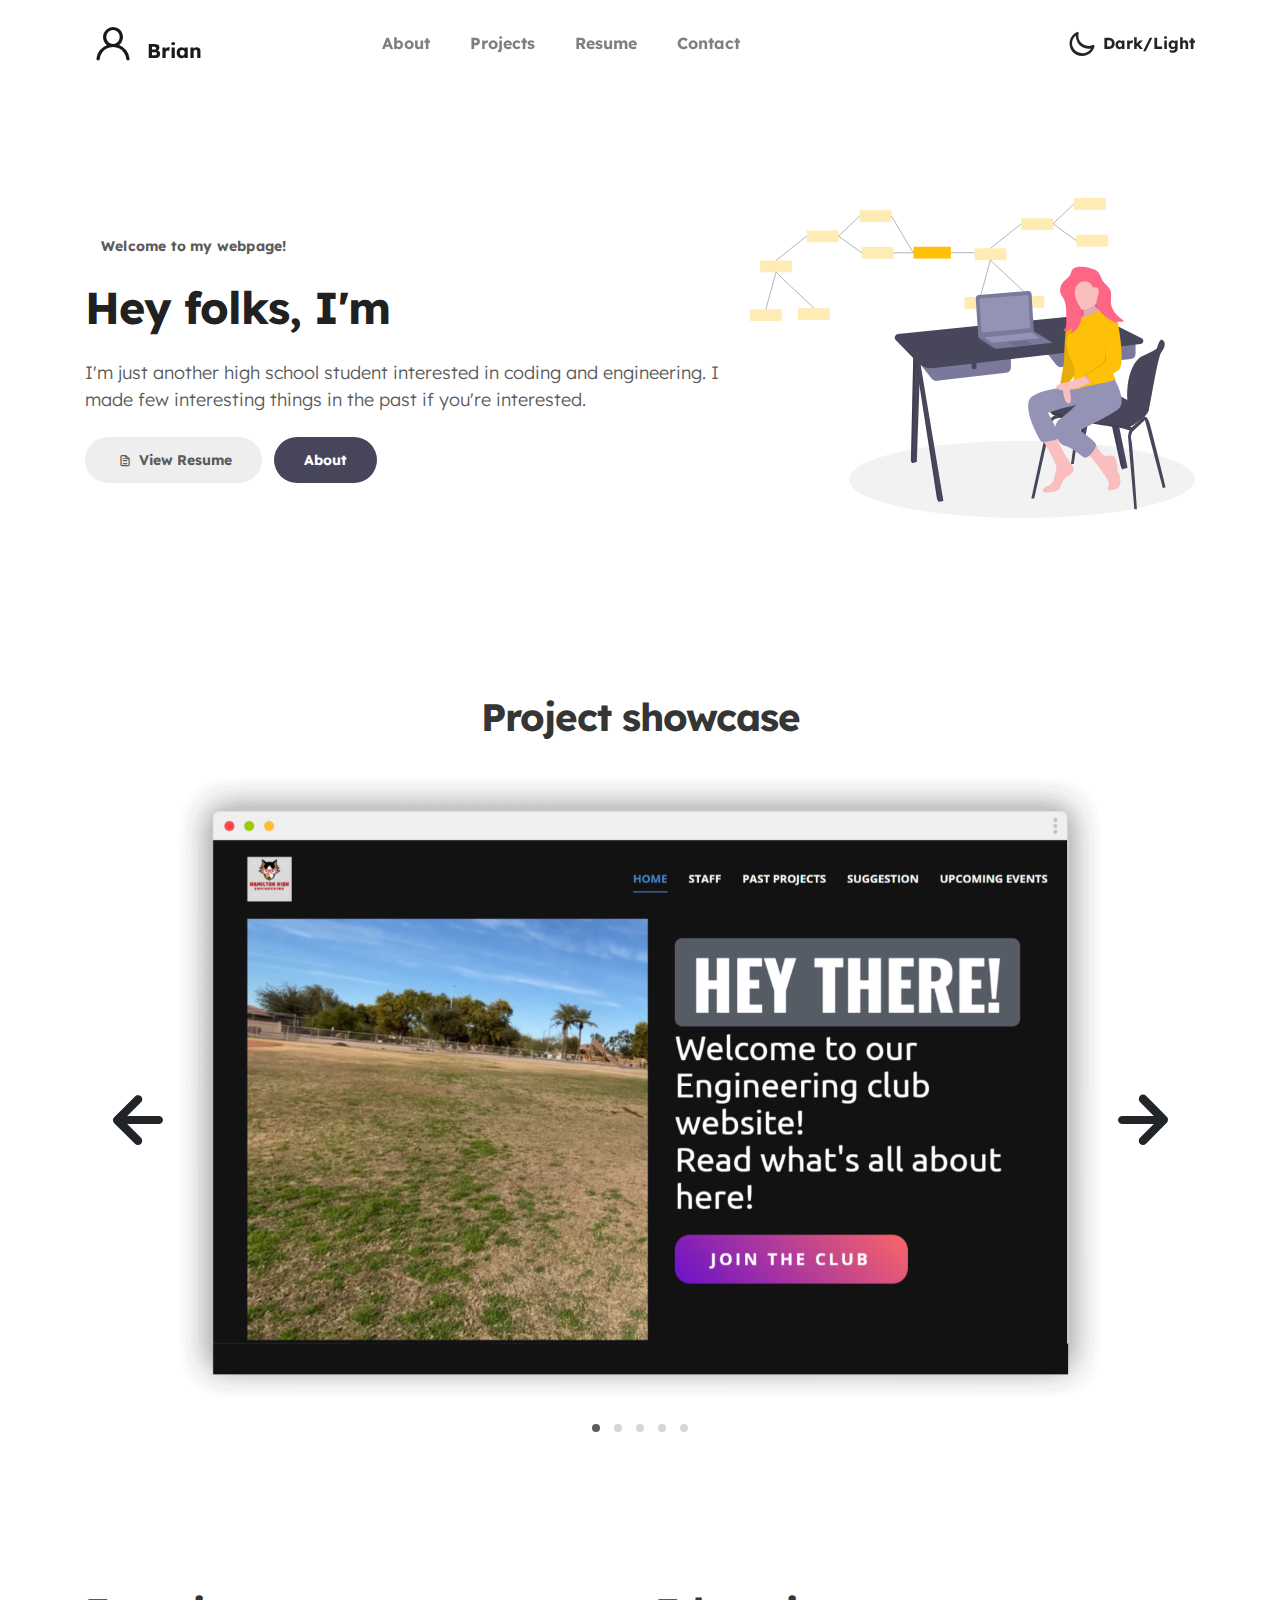
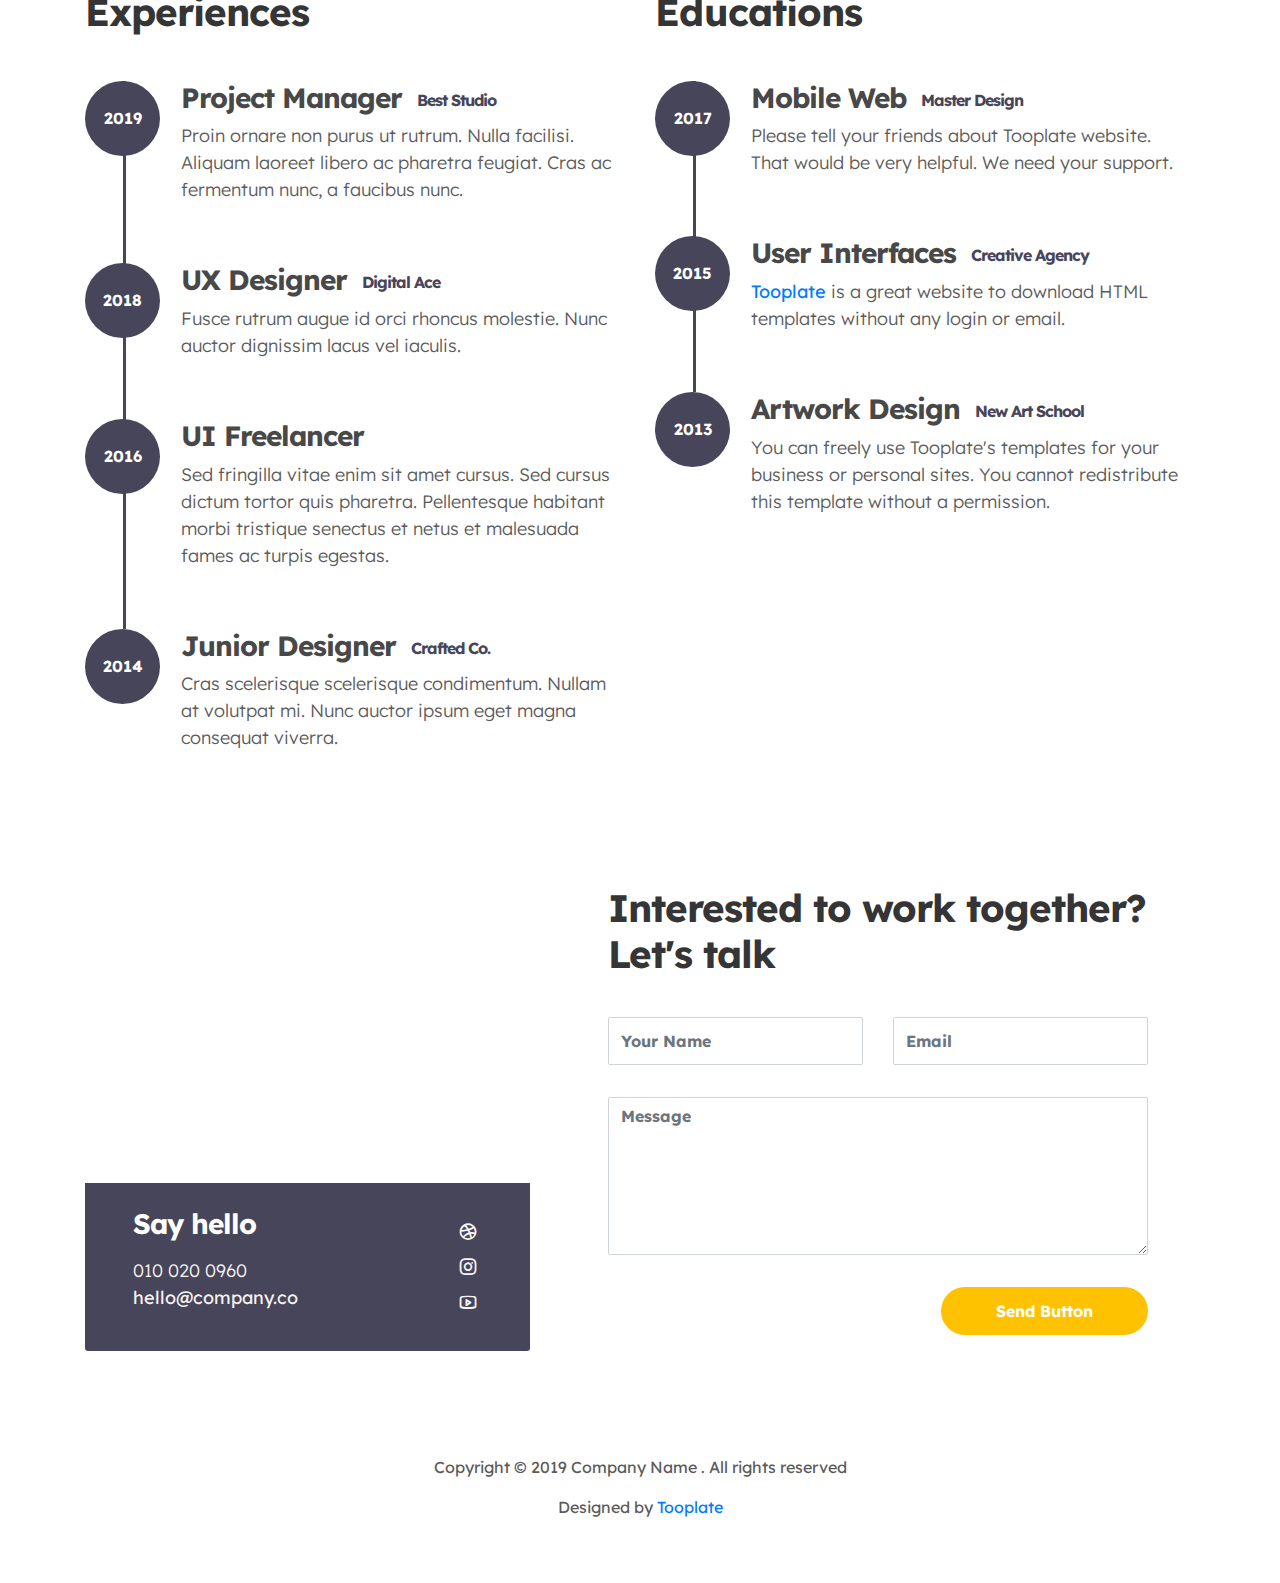
==== index.html @ 26c3dba7 "Add about.html" ====
<!doctype html>
<html lang="en">
  <head>
	<meta name="robots" content="noindex">
    <meta charset="utf-8">
    <meta name="viewport" content="width=device-width, initial-scale=1, shrink-to-fit=no">
    <meta name="description" content="Useless things that may come in handy">
    <meta name="author" content="Brian; @essy1245 on Github">

    <title>Brian tries coding</title>

    <link rel="stylesheet" href="css/bootstrap.min.css">
    <link rel="stylesheet" href="css/unicons.css">
    <link rel="stylesheet" href="css/owl.carousel.min.css">
    <link rel="stylesheet" href="css/owl.theme.default.min.css">

    <!-- MAIN STYLE -->
    <link rel="stylesheet" href="css/tooplate-style.css">
    

  </head>
  <body>

    <!-- MENU -->
    <nav class="navbar navbar-expand-sm navbar-light">
        <div class="container">
            <a class="navbar-brand" href="index.html"><i class='uil uil-user'></i> Brian</a>

            <button class="navbar-toggler" type="button" data-toggle="collapse" data-target="#navbarNav" aria-controls="navbarNav" aria-expanded="false"
                aria-label="Toggle navigation">
                <span class="navbar-toggler-icon"></span>
                <span class="navbar-toggler-icon"></span>
                <span class="navbar-toggler-icon"></span>
            </button>

            <div class="collapse navbar-collapse" id="navbarNav">
                <ul class="navbar-nav mx-auto">
                    <li class="nav-item">
                        <a href="#about" class="nav-link"><span data-hover="About">About</span></a>
                    </li>
                    <li class="nav-item">
                        <a href="#project" class="nav-link"><span data-hover="Projects">Projects</span></a>
                    </li>
                    <li class="nav-item">
                        <a href="#resume" class="nav-link"><span data-hover="Resume">Resume</span></a>
                    </li>
                    <li class="nav-item">
                        <a href="#contact" class="nav-link"><span data-hover="Contact">Contact</span></a>
                    </li>
                </ul>

                <ul class="navbar-nav ml-lg-auto">
                    <div class="ml-lg-4">
                      <div class="color-mode d-lg-flex justify-content-center align-items-center">
                        <i class="color-mode-icon"></i>
                        Dark/Light
                      </div>
                    </div>
                </ul>
            </div>
        </div>
    </nav>

    <!-- ABOUT -->
    <section class="about full-screen d-lg-flex justify-content-center align-items-center" id="about">
        <div class="container">
            <div class="row">
                
                <div class="col-lg-7 col-md-12 col-12 d-flex align-items-center">
                    <div class="about-text">
                        <small class="small-text">Welcome to <span class="mobile-block">my webpage!</span></small>
                        <h1 class="animated animated-text">
                            <span class="mr-2">Hey folks, I'm</span>
                                <div class="animated-info">
                                    <span class="animated-item">Brian Lee</span>
                                    <span class="animated-item">a student</span>
                                    <span class="animated-item">@essy1245</span>
									
                                </div>
                        </h1>

                        <p>I'm just another high school student interested in coding and engineering. I made few interesting things in the past if you're interested. </p>
                        
                        <div class="custom-btn-group mt-4">
                          <a href="#project" class="btn mr-lg-2 custom-btn"><i class='uil uil-file-alt'></i> View Resume</a>
                          <a href="/about.html" class="btn custom-btn custom-btn-bg custom-btn-link">About</a>
                        </div>
                    </div>
                </div>

                <div class="col-lg-5 col-md-12 col-12">
                    <div class="about-image svg">
                        <img src="images/undraw/undraw_software_engineer_lvl5.svg" class="img-fluid" alt="svg image">
                    </div>
                </div>

            </div>
        </div>
    </section>

    <!-- PROJECTS -->
    <section class="project py-5" id="project">
        <div class="container">
                
                <div class="row">
                  <div class="col-lg-11 text-center mx-auto col-12">

                      <div class="col-lg-8 mx-auto">
                        <h2>Project showcase</h2>
                      </div>

                      <div class="owl-carousel owl-theme">
                        <div class="item">
                          <div class="project-info">
                            <img src="images/project/project-image01.png" class="img-fluid" alt="project image">
                          </div>
                        </div>

                        <div class="item">
                          <div class="project-info">
                            <img src="images/project/project-image02.png" class="img-fluid" alt="project image">
                          </div>
                        </div>

                        <div class="item">
                          <div class="project-info">
                            <img src="images/project/project-image03.png" class="img-fluid" alt="project image">
                          </div>
                        </div>

                        <div class="item">
                          <div class="project-info">
                            <img src="images/project/project-image04.png" class="img-fluid" alt="project image">
                          </div>
                        </div>

                        <div class="item">
                          <div class="project-info">
                            <img src="images/project/project-image05.png" class="img-fluid" alt="project image">
                          </div>
                        </div>
                      </div>

                  </div>
                </div>
        </div>
    </section>

    <!-- FEATURES -->
    <section class="resume py-5 d-lg-flex justify-content-center align-items-center" id="resume">
        <div class="container">
            <div class="row">

                <div class="col-lg-6 col-12">
                  <h2 class="mb-4">Experiences</h2>

                    <div class="timeline">
                        <div class="timeline-wrapper">
                             <div class="timeline-yr">
                                  <span>2019</span>
                             </div>
                             <div class="timeline-info">
                                  <h3><span>Project Manager</span><small>Best Studio</small></h3>
                                  <p>Proin ornare non purus ut rutrum. Nulla facilisi. Aliquam laoreet libero ac pharetra feugiat. Cras ac fermentum nunc, a faucibus nunc.</p>
                             </div>
                        </div>

                        <div class="timeline-wrapper">
                            <div class="timeline-yr">
                                <span>2018</span>
                            </div>
                            <div class="timeline-info">
                                <h3><span>UX Designer</span><small>Digital Ace</small></h3>
                                <p>Fusce rutrum augue id orci rhoncus molestie. Nunc auctor dignissim lacus vel iaculis.</p>
                            </div>
                        </div>

                        <div class="timeline-wrapper">
                            <div class="timeline-yr">
                                <span>2016</span>
                            </div>
                            <div class="timeline-info">
                                <h3><span>UI Freelancer</h3>
                                <p>Sed fringilla vitae enim sit amet cursus. Sed cursus dictum tortor quis pharetra. Pellentesque habitant morbi tristique senectus et netus et malesuada fames ac turpis egestas.</p>
                            </div>
                        </div>
                        
                        <div class="timeline-wrapper">
                            <div class="timeline-yr">
                                <span>2014</span>
                            </div>
                            <div class="timeline-info">
                                <h3><span>Junior Designer<small>Crafted Co.</small></h3>
                                <p>Cras scelerisque scelerisque condimentum. Nullam at volutpat mi. Nunc auctor ipsum eget magna consequat viverra.</p>
                            </div>
                        </div>

                    </div>
                </div>

                <div class="col-lg-6 col-12">
                  <h2 class="mb-4 mobile-mt-2">Educations</h2>

                    <div class="timeline">
                        <div class="timeline-wrapper">
                             <div class="timeline-yr">
                                  <span>2017</span>
                             </div>
                             <div class="timeline-info">
                                  <h3><span>Mobile Web</span><small>Master Design</small></h3>
                                  <p>Please tell your friends about Tooplate website. That would be very helpful. We need your support.</p>
                             </div>
                        </div>

                        <div class="timeline-wrapper">
                            <div class="timeline-yr">
                                <span>2015</span>
                            </div>
                            <div class="timeline-info">
                                <h3><span>User Interfaces</span><small>Creative Agency</small></h3>
                                <p><a rel="nofollow" href="https://www.facebook.com/tooplate">Tooplate</a> is a great website to download HTML templates without any login or email.</p>
                            </div>
                        </div>
                        
                        <div class="timeline-wrapper">
                            <div class="timeline-yr">
                                <span>2013</span>
                            </div>
                            <div class="timeline-info">
                                <h3><span>Artwork Design</span><small>New Art School</small></h3>
                                <p>You can freely use Tooplate's templates for your business or personal sites. You cannot redistribute this template without a permission.</p>
                            </div>
                        </div>

                    </div>
                </div>
                
            </div>
        </div>
    </section>

    <!-- CONTACT -->
    <section class="contact py-5" id="contact">
      <div class="container">
        <div class="row">
          
          <div class="col-lg-5 mr-lg-5 col-12">
            <div class="google-map w-100">
              <iframe src="https://www.google.com/maps/embed?pb=!1m18!1m12!1m3!1d12088.558402180099!2d-73.99373482142036!3d40.75895421922642!2m3!1f0!2f0!3f0!3m2!1i1024!2i768!4f13.1!3m3!1m2!1s0x89c25855b8fb3083%3A0xa0f9aef176042a5c!2sTheater+District%2C+New+York%2C+NY%2C+USA!5e0!3m2!1sen!2smm!4v1549875377188" width="400" height="300" frameborder="0" style="border:0" allowfullscreen></iframe>
            </div>

            <div class="contact-info d-flex justify-content-between align-items-center py-4 px-lg-5">
                <div class="contact-info-item">
                  <h3 class="mb-3 text-white">Say hello</h3>
                  <p class="footer-text mb-0">010 020 0960</p>
                  <p><a href="mailto:hello@company.co">hello@company.co</a></p>
                </div>

                <ul class="social-links">
                     <li><a href="#" class="uil uil-dribbble" data-toggle="tooltip" data-placement="left" title="Dribbble"></a></li>
                     <li><a href="#" class="uil uil-instagram" data-toggle="tooltip" data-placement="left" title="Instagram"></a></li>
                     <li><a href="#" class="uil uil-youtube" data-toggle="tooltip" data-placement="left" title="Youtube"></a></li>
                </ul>
            </div>
          </div>

          <div class="col-lg-6 col-12">
            <div class="contact-form">
              <h2 class="mb-4">Interested to work together? Let's talk</h2>

              <form action="" method="get">
                <div class="row">
                  <div class="col-lg-6 col-12">
                    <input type="text" class="form-control" name="name" placeholder="Your Name" id="name">
                  </div>

                  <div class="col-lg-6 col-12">
                    <input type="email" class="form-control" name="email" placeholder="Email" id="email">
                  </div>

                  <div class="col-12">
                    <textarea name="message" rows="6" class="form-control" id="message" placeholder="Message"></textarea>
                  </div>

                  <div class="ml-lg-auto col-lg-5 col-12">
                    <input type="submit" class="form-control submit-btn" value="Send Button">
                  </div>
                </div>
              </form>
            </div>
          </div>

        </div>
      </div>
    </section>

    <!-- FOOTER -->
     <footer class="footer py-5">
          <div class="container">
               <div class="row">

                    <div class="col-lg-12 col-12">                                
                        <p class="copyright-text text-center">Copyright &copy; 2019 Company Name . All rights reserved</p>
                        <p class="copyright-text text-center">Designed by <a rel="nofollow" href="https://www.facebook.com/tooplate">Tooplate</a></p>
                    </div>
                    
               </div>
          </div>
     </footer>

    <script src="js/jquery-3.3.1.min.js"></script>
    <script src="js/popper.min.js"></script>
    <script src="js/bootstrap.min.js"></script>
    <script src="js/Headroom.js"></script>
    <script src="js/jQuery.headroom.js"></script>
    <script src="js/owl.carousel.min.js"></script>
    <script src="js/smoothscroll.js"></script>
    <script src="js/custom.js"></script>

  </body>
</html>
---- css/unicons.css ----
@font-face {
  font-family: 'unicons';
  src: url('../font/unicons.eot?42479262');
  src: url('../font/unicons.eot?42479262#iefix') format('embedded-opentype'),
       url('../font/unicons.woff2?42479262') format('woff2'),
       url('../font/unicons.woff?42479262') format('woff'),
       url('../font/unicons.ttf?42479262') format('truetype'),
       url('../font/unicons.svg?42479262#unicons') format('svg');
  font-weight: normal;
  font-style: normal;
}
/* Chrome hack: SVG is rendered more smooth in Windozze. 100% magic, uncomment if you need it. */
/* Note, that will break hinting! In other OS-es font will be not as sharp as it could be */
/*
@media screen and (-webkit-min-device-pixel-ratio:0) {
  @font-face {
    font-family: 'unicons';
    src: url('../font/unicons.svg?42479262#unicons') format('svg');
  }
}
*/
 
 [class^="uil-"]:before, [class*=" uil-"]:before {
  font-family: "unicons";
  font-style: normal;
  font-weight: normal;
  speak: none;
 
  display: inline-block;
  text-decoration: inherit;
  width: 1em;
  margin-right: .2em;
  text-align: center;
  /* opacity: .8; */
 
  /* For safety - reset parent styles, that can break glyph codes*/
  font-variant: normal;
  text-transform: none;
 
  /* fix buttons height, for twitter bootstrap */
  line-height: 1em;
 
  /* Animation center compensation - margins should be symmetric */
  /* remove if not needed */
  margin-left: .2em;
 
  /* you can be more comfortable with increased icons size */
  /* font-size: 120%; */
 
  /* Font smoothing. That was taken from TWBS */
  -webkit-font-smoothing: antialiased;
  -moz-osx-font-smoothing: grayscale;
 
  /* Uncomment for 3D effect */
  /* text-shadow: 1px 1px 1px rgba(127, 127, 127, 0.3); */
}
 
.uil-abacus:before { content: '\e800'; } /* '' */
.uil-accessible-icon-alt:before { content: '\e801'; } /* '' */
.uil-adjust-alt:before { content: '\e802'; } /* '' */
.uil-adjust-circle:before { content: '\e803'; } /* '' */
.uil-adjust-half:before { content: '\e804'; } /* '' */
.uil-adjust:before { content: '\e805'; } /* '' */
.uil-airplay:before { content: '\e806'; } /* '' */
.uil-align-alt:before { content: '\e807'; } /* '' */
.uil-align-center-alt:before { content: '\e808'; } /* '' */
.uil-align-center-h:before { content: '\e809'; } /* '' */
.uil-align-center-justify:before { content: '\e80a'; } /* '' */
.uil-align-center-v:before { content: '\e80b'; } /* '' */
.uil-align-center:before { content: '\e80c'; } /* '' */
.uil-align-justify:before { content: '\e80d'; } /* '' */
.uil-align-left-justify:before { content: '\e80e'; } /* '' */
.uil-align-left:before { content: '\e80f'; } /* '' */
.uil-align-letter-right:before { content: '\e810'; } /* '' */
.uil-align-right-justify:before { content: '\e811'; } /* '' */
.uil-align-right:before { content: '\e812'; } /* '' */
.uil-align:before { content: '\e813'; } /* '' */
.uil-ambulance:before { content: '\e814'; } /* '' */
.uil-analysis:before { content: '\e815'; } /* '' */
.uil-analytics:before { content: '\e816'; } /* '' */
.uil-anchor:before { content: '\e817'; } /* '' */
.uil-android-phone-slash:before { content: '\e818'; } /* '' */
.uil-angle-double-down:before { content: '\e819'; } /* '' */
.uil-angle-double-left:before { content: '\e81a'; } /* '' */
.uil-angle-double-right:before { content: '\e81b'; } /* '' */
.uil-angle-double-up:before { content: '\e81c'; } /* '' */
.uil-angle-down:before { content: '\e81d'; } /* '' */
.uil-angle-left:before { content: '\e81e'; } /* '' */
.uil-angle-right-b:before { content: '\e81f'; } /* '' */
.uil-angle-right:before { content: '\e820'; } /* '' */
.uil-angle-up:before { content: '\e821'; } /* '' */
.uil-annoyed-alt:before { content: '\e822'; } /* '' */
.uil-annoyed:before { content: '\e823'; } /* '' */
.uil-apps:before { content: '\e824'; } /* '' */
.uil-archive-alt:before { content: '\e825'; } /* '' */
.uil-archive:before { content: '\e826'; } /* '' */
.uil-arrow-break:before { content: '\e827'; } /* '' */
.uil-arrow-circle-down:before { content: '\e828'; } /* '' */
.uil-arrow-circle-left:before { content: '\e829'; } /* '' */
.uil-arrow-circle-right:before { content: '\e82a'; } /* '' */
.uil-arrow-circle-up:before { content: '\e82b'; } /* '' */
.uil-arrow-compress-h:before { content: '\e82c'; } /* '' */
.uil-arrow-down-left:before { content: '\e82d'; } /* '' */
.uil-arrow-down-right:before { content: '\e82e'; } /* '' */
.uil-arrow-down:before { content: '\e82f'; } /* '' */
.uil-arrow-from-right:before { content: '\e830'; } /* '' */
.uil-arrow-from-top:before { content: '\e831'; } /* '' */
.uil-arrow-growth:before { content: '\e832'; } /* '' */
.uil-arrow-left:before { content: '\e833'; } /* '' */
.uil-arrow-random:before { content: '\e834'; } /* '' */
.uil-arrow-resize-diagonal:before { content: '\e835'; } /* '' */
.uil-arrow-right:before { content: '\e836'; } /* '' */
.uil-arrow-to-bottom:before { content: '\e837'; } /* '' */
.uil-arrow-to-right:before { content: '\e838'; } /* '' */
.uil-arrow-up-left:before { content: '\e839'; } /* '' */
.uil-arrow-up-right:before { content: '\e83a'; } /* '' */
.uil-arrow-up:before { content: '\e83b'; } /* '' */
.uil-arrows-h-alt:before { content: '\e83c'; } /* '' */
.uil-arrows-h:before { content: '\e83d'; } /* '' */
.uil-arrows-left-down:before { content: '\e83e'; } /* '' */
.uil-arrows-maximize:before { content: '\e83f'; } /* '' */
.uil-arrows-merge:before { content: '\e840'; } /* '' */
.uil-arrows-resize-h:before { content: '\e841'; } /* '' */
.uil-arrows-resize-v:before { content: '\e842'; } /* '' */
.uil-arrows-resize:before { content: '\e843'; } /* '' */
.uil-arrows-right-down:before { content: '\e844'; } /* '' */
.uil-arrows-shrink-h:before { content: '\e845'; } /* '' */
.uil-arrows-shrink-v:before { content: '\e846'; } /* '' */
.uil-arrows-up-right:before { content: '\e847'; } /* '' */
.uil-arrows-v-alt:before { content: '\e848'; } /* '' */
.uil-arrows-v:before { content: '\e849'; } /* '' */
.uil-at:before { content: '\e84a'; } /* '' */
.uil-atm-card:before { content: '\e84b'; } /* '' */
.uil-atom:before { content: '\e84c'; } /* '' */
.uil-auto-flash:before { content: '\e84d'; } /* '' */
.uil-award-alt:before { content: '\e84e'; } /* '' */
.uil-award:before { content: '\e84f'; } /* '' */
.uil-baby-carriage:before { content: '\e850'; } /* '' */
.uil-backpack:before { content: '\e851'; } /* '' */
.uil-backspace:before { content: '\e852'; } /* '' */
.uil-backward:before { content: '\e853'; } /* '' */
.uil-bag-alt:before { content: '\e854'; } /* '' */
.uil-bag-slash:before { content: '\e855'; } /* '' */
.uil-bag:before { content: '\e856'; } /* '' */
.uil-ball:before { content: '\e857'; } /* '' */
.uil-ban:before { content: '\e858'; } /* '' */
.uil-bars:before { content: '\e859'; } /* '' */
.uil-basketball-hoop:before { content: '\e85a'; } /* '' */
.uil-basketball:before { content: '\e85b'; } /* '' */
.uil-battery-bolt:before { content: '\e85c'; } /* '' */
.uil-battery-empty:before { content: '\e85d'; } /* '' */
.uil-bed-double:before { content: '\e85e'; } /* '' */
.uil-bed:before { content: '\e85f'; } /* '' */
.uil-bell-school:before { content: '\e860'; } /* '' */
.uil-bell-slash:before { content: '\e861'; } /* '' */
.uil-bill:before { content: '\e862'; } /* '' */
.uil-bitcoin-circle:before { content: '\e863'; } /* '' */
.uil-bitcoin:before { content: '\e864'; } /* '' */
.uil-bluetooth-b:before { content: '\e865'; } /* '' */
.uil-bolt-alt:before { content: '\e866'; } /* '' */
.uil-bolt-slash:before { content: '\e867'; } /* '' */
.uil-bolt:before { content: '\e868'; } /* '' */
.uil-book-alt:before { content: '\e869'; } /* '' */
.uil-book-medical:before { content: '\e86a'; } /* '' */
.uil-book-open:before { content: '\e86b'; } /* '' */
.uil-book-reader:before { content: '\e86c'; } /* '' */
.uil-book:before { content: '\e86d'; } /* '' */
.uil-bookmark-full:before { content: '\e86e'; } /* '' */
.uil-bookmark:before { content: '\e86f'; } /* '' */
.uil-books:before { content: '\e870'; } /* '' */
.uil-boombox:before { content: '\e871'; } /* '' */
.uil-border-alt:before { content: '\e872'; } /* '' */
.uil-border-bottom:before { content: '\e873'; } /* '' */
.uil-border-clear:before { content: '\e874'; } /* '' */
.uil-border-horizontal:before { content: '\e875'; } /* '' */
.uil-border-inner:before { content: '\e876'; } /* '' */
.uil-border-left:before { content: '\e877'; } /* '' */
.uil-border-out:before { content: '\e878'; } /* '' */
.uil-border-right:before { content: '\e879'; } /* '' */
.uil-border-top:before { content: '\e87a'; } /* '' */
.uil-border-vertical:before { content: '\e87b'; } /* '' */
.uil-box:before { content: '\e87c'; } /* '' */
.uil-briefcase-alt:before { content: '\e87d'; } /* '' */
.uil-briefcase:before { content: '\e87e'; } /* '' */
.uil-bright:before { content: '\e87f'; } /* '' */
.uil-brightness-empty:before { content: '\e880'; } /* '' */
.uil-brightness-half:before { content: '\e881'; } /* '' */
.uil-brightness-low:before { content: '\e882'; } /* '' */
.uil-brightness-minus:before { content: '\e883'; } /* '' */
.uil-brightness-plus:before { content: '\e884'; } /* '' */
.uil-brightness:before { content: '\e885'; } /* '' */
.uil-bring-bottom:before { content: '\e886'; } /* '' */
.uil-bring-front:before { content: '\e887'; } /* '' */
.uil-brush-alt:before { content: '\e888'; } /* '' */
.uil-bug:before { content: '\e889'; } /* '' */
.uil-building:before { content: '\e88a'; } /* '' */
.uil-bullseye:before { content: '\e88b'; } /* '' */
.uil-bus-alt:before { content: '\e88c'; } /* '' */
.uil-bus-school:before { content: '\e88d'; } /* '' */
.uil-bus:before { content: '\e88e'; } /* '' */
.uil-calcualtor:before { content: '\e88f'; } /* '' */
.uil-calculator-alt:before { content: '\e890'; } /* '' */
.uil-calendar-alt:before { content: '\e891'; } /* '' */
.uil-calendar-slash:before { content: '\e892'; } /* '' */
.uil-calender:before { content: '\e893'; } /* '' */
.uil-calling:before { content: '\e894'; } /* '' */
.uil-camera-plus:before { content: '\e895'; } /* '' */
.uil-camera-slash:before { content: '\e896'; } /* '' */
.uil-camera:before { content: '\e897'; } /* '' */
.uil-cancel:before { content: '\e898'; } /* '' */
.uil-capsule:before { content: '\e899'; } /* '' */
.uil-capture:before { content: '\e89a'; } /* '' */
.uil-car-sideview:before { content: '\e89b'; } /* '' */
.uil-car-slash:before { content: '\e89c'; } /* '' */
.uil-car-wash:before { content: '\e89d'; } /* '' */
.uil-car:before { content: '\e89e'; } /* '' */
.uil-card-atm:before { content: '\e89f'; } /* '' */
.uil-caret-right:before { content: '\e8a0'; } /* '' */
.uil-cart:before { content: '\e8a1'; } /* '' */
.uil-cell:before { content: '\e8a2'; } /* '' */
.uil-celsius:before { content: '\e8a3'; } /* '' */
.uil-chart-bar-alt:before { content: '\e8a4'; } /* '' */
.uil-chart-bar:before { content: '\e8a5'; } /* '' */
.uil-chart-down:before { content: '\e8a6'; } /* '' */
.uil-chart-growth-alt:before { content: '\e8a7'; } /* '' */
.uil-chart-growth:before { content: '\e8a8'; } /* '' */
.uil-chart-line:before { content: '\e8a9'; } /* '' */
.uil-chart-pie-alt:before { content: '\e8aa'; } /* '' */
.uil-chart-pie:before { content: '\e8ab'; } /* '' */
.uil-chart:before { content: '\e8ac'; } /* '' */
.uil-chat-bubble-user:before { content: '\e8ad'; } /* '' */
.uil-chat-info:before { content: '\e8ae'; } /* '' */
.uil-chat:before { content: '\e8af'; } /* '' */
.uil-check-circle:before { content: '\e8b0'; } /* '' */
.uil-check-square:before { content: '\e8b1'; } /* '' */
.uil-check:before { content: '\e8b2'; } /* '' */
.uil-circle-layer:before { content: '\e8b3'; } /* '' */
.uil-circle:before { content: '\e8b4'; } /* '' */
.uil-circuit:before { content: '\e8b5'; } /* '' */
.uil-clapper-board:before { content: '\e8b6'; } /* '' */
.uil-clipboard-alt:before { content: '\e8b7'; } /* '' */
.uil-clipboard-blank:before { content: '\e8b8'; } /* '' */
.uil-clipboard-notes:before { content: '\e8b9'; } /* '' */
.uil-clipboard:before { content: '\e8ba'; } /* '' */
.uil-clock-eight:before { content: '\e8bb'; } /* '' */
.uil-clock-five:before { content: '\e8bc'; } /* '' */
.uil-clock-nine:before { content: '\e8bd'; } /* '' */
.uil-clock-seven:before { content: '\e8be'; } /* '' */
.uil-clock-ten:before { content: '\e8bf'; } /* '' */
.uil-clock-three:before { content: '\e8c0'; } /* '' */
.uil-clock-two:before { content: '\e8c1'; } /* '' */
.uil-clock:before { content: '\e8c2'; } /* '' */
.uil-closed-captioning:before { content: '\e8c3'; } /* '' */
.uil-cloud-block:before { content: '\e8c4'; } /* '' */
.uil-cloud-bookmark:before { content: '\e8c5'; } /* '' */
.uil-cloud-check:before { content: '\e8c6'; } /* '' */
.uil-cloud-computing:before { content: '\e8c7'; } /* '' */
.uil-cloud-data-connection:before { content: '\e8c8'; } /* '' */
.uil-cloud-database-tree:before { content: '\e8c9'; } /* '' */
.uil-cloud-download:before { content: '\e8ca'; } /* '' */
.uil-cloud-drizzle:before { content: '\e8cb'; } /* '' */
.uil-cloud-exclamation:before { content: '\e8cc'; } /* '' */
.uil-cloud-hail:before { content: '\e8cd'; } /* '' */
.uil-cloud-heart:before { content: '\e8ce'; } /* '' */
.uil-cloud-info:before { content: '\e8cf'; } /* '' */
.uil-cloud-lock:before { content: '\e8d0'; } /* '' */
.uil-cloud-meatball:before { content: '\e8d1'; } /* '' */
.uil-cloud-moon-hail:before { content: '\e8d2'; } /* '' */
.uil-cloud-moon-meatball:before { content: '\e8d3'; } /* '' */
.uil-cloud-moon-rain:before { content: '\e8d4'; } /* '' */
.uil-cloud-moon-showers:before { content: '\e8d5'; } /* '' */
.uil-cloud-moon:before { content: '\e8d6'; } /* '' */
.uil-cloud-question:before { content: '\e8d7'; } /* '' */
.uil-cloud-rain-sun:before { content: '\e8d8'; } /* '' */
.uil-cloud-rain:before { content: '\e8d9'; } /* '' */
.uil-cloud-redo:before { content: '\e8da'; } /* '' */
.uil-cloud-set:before { content: '\e8db'; } /* '' */
.uil-cloud-share:before { content: '\e8dc'; } /* '' */
.uil-cloud-shield:before { content: '\e8dd'; } /* '' */
.uil-cloud-showers-alt:before { content: '\e8de'; } /* '' */
.uil-cloud-showers-heavy:before { content: '\e8df'; } /* '' */
.uil-cloud-showers:before { content: '\e8e0'; } /* '' */
.uil-cloud-slash:before { content: '\e8e1'; } /* '' */
.uil-cloud-sun-hail:before { content: '\e8e2'; } /* '' */
.uil-cloud-sun-meatball:before { content: '\e8e3'; } /* '' */
.uil-cloud-sun-rain-alt:before { content: '\e8e4'; } /* '' */
.uil-cloud-sun-rain:before { content: '\e8e5'; } /* '' */
.uil-cloud-sun-tear:before { content: '\e8e6'; } /* '' */
.uil-cloud-sun:before { content: '\e8e7'; } /* '' */
.uil-cloud-times:before { content: '\e8e8'; } /* '' */
.uil-cloud-unlock:before { content: '\e8e9'; } /* '' */
.uil-cloud-upload:before { content: '\e8ea'; } /* '' */
.uil-cloud-wifi:before { content: '\e8eb'; } /* '' */
.uil-cloud-wind:before { content: '\e8ec'; } /* '' */
.uil-cloud:before { content: '\e8ed'; } /* '' */
.uil-clouds:before { content: '\e8ee'; } /* '' */
.uil-club:before { content: '\e8ef'; } /* '' */
.uil-code:before { content: '\e8f0'; } /* '' */
.uil-coffee:before { content: '\e8f1'; } /* '' */
.uil-cog:before { content: '\e8f2'; } /* '' */
.uil-coins:before { content: '\e8f3'; } /* '' */
.uil-columns:before { content: '\e8f4'; } /* '' */
.uil-comment-alt-block:before { content: '\e8f5'; } /* '' */
.uil-comment-alt-chart-lines:before { content: '\e8f6'; } /* '' */
.uil-comment-alt-check:before { content: '\e8f7'; } /* '' */
.uil-comment-alt-dots:before { content: '\e8f8'; } /* '' */
.uil-comment-alt-download:before { content: '\e8f9'; } /* '' */
.uil-comment-alt-edit:before { content: '\e8fa'; } /* '' */
.uil-comment-alt-exclamation:before { content: '\e8fb'; } /* '' */
.uil-comment-alt-heart:before { content: '\e8fc'; } /* '' */
.uil-comment-alt-image:before { content: '\e8fd'; } /* '' */
.uil-comment-alt-info:before { content: '\e8fe'; } /* '' */
.uil-comment-alt-lines:before { content: '\e8ff'; } /* '' */
.uil-comment-alt-lock:before { content: '\e900'; } /* '' */
.uil-comment-alt-medical:before { content: '\e901'; } /* '' */
.uil-comment-alt-message:before { content: '\e902'; } /* '' */
.uil-comment-alt-notes:before { content: '\e903'; } /* '' */
.uil-comment-alt-plus:before { content: '\e904'; } /* '' */
.uil-comment-alt-question:before { content: '\e905'; } /* '' */
.uil-comment-alt-redo:before { content: '\e906'; } /* '' */
.uil-comment-alt-search:before { content: '\e907'; } /* '' */
.uil-comment-alt-share:before { content: '\e908'; } /* '' */
.uil-comment-alt-shield:before { content: '\e909'; } /* '' */
.uil-comment-alt-upload:before { content: '\e90a'; } /* '' */
.uil-comment-alt-verify:before { content: '\e90b'; } /* '' */
.uil-comment-alt:before { content: '\e90c'; } /* '' */
.uil-comment-block:before { content: '\e90d'; } /* '' */
.uil-comment-chart-line:before { content: '\e90e'; } /* '' */
.uil-comment-check:before { content: '\e90f'; } /* '' */
.uil-comment-dots:before { content: '\e910'; } /* '' */
.uil-comment-download:before { content: '\e911'; } /* '' */
.uil-comment-edit:before { content: '\e912'; } /* '' */
.uil-comment-exclamation:before { content: '\e913'; } /* '' */
.uil-comment-heart:before { content: '\e914'; } /* '' */
.uil-comment-image:before { content: '\e915'; } /* '' */
.uil-comment-info-alt:before { content: '\e916'; } /* '' */
.uil-comment-info:before { content: '\e917'; } /* '' */
.uil-comment-lines:before { content: '\e918'; } /* '' */
.uil-comment-lock:before { content: '\e919'; } /* '' */
.uil-comment-medical:before { content: '\e91a'; } /* '' */
.uil-comment-message:before { content: '\e91b'; } /* '' */
.uil-comment-notes:before { content: '\e91c'; } /* '' */
.uil-comment-plus:before { content: '\e91d'; } /* '' */
.uil-comment-question:before { content: '\e91e'; } /* '' */
.uil-comment-redo:before { content: '\e91f'; } /* '' */
.uil-comment-search:before { content: '\e920'; } /* '' */
.uil-comment-share:before { content: '\e921'; } /* '' */
.uil-comment-shield:before { content: '\e922'; } /* '' */
.uil-comment-slash:before { content: '\e923'; } /* '' */
.uil-comment-upload:before { content: '\e924'; } /* '' */
.uil-comment-verify:before { content: '\e925'; } /* '' */
.uil-comment:before { content: '\e926'; } /* '' */
.uil-comments-alt:before { content: '\e927'; } /* '' */
.uil-comments:before { content: '\e928'; } /* '' */
.uil-commnet-alt-slash:before { content: '\e929'; } /* '' */
.uil-compact-disc:before { content: '\e92a'; } /* '' */
.uil-compass:before { content: '\e92b'; } /* '' */
.uil-compress-alt-left:before { content: '\e92c'; } /* '' */
.uil-compress-alt:before { content: '\e92d'; } /* '' */
.uil-compress-arrows:before { content: '\e92e'; } /* '' */
.uil-compress-lines:before { content: '\e92f'; } /* '' */
.uil-compress-point:before { content: '\e930'; } /* '' */
.uil-compress-v:before { content: '\e931'; } /* '' */
.uil-compress:before { content: '\e932'; } /* '' */
.uil-computer-mouse:before { content: '\e933'; } /* '' */
.uil-confused:before { content: '\e934'; } /* '' */
.uil-constructor:before { content: '\e935'; } /* '' */
.uil-copy-alt:before { content: '\e936'; } /* '' */
.uil-copy-landscape:before { content: '\e937'; } /* '' */
.uil-copy:before { content: '\e938'; } /* '' */
.uil-copyright:before { content: '\e939'; } /* '' */
.uil-corner-down-left:before { content: '\e93a'; } /* '' */
.uil-corner-down-right-alt:before { content: '\e93b'; } /* '' */
.uil-corner-down-right:before { content: '\e93c'; } /* '' */
.uil-corner-left-down:before { content: '\e93d'; } /* '' */
.uil-corner-right-down:before { content: '\e93e'; } /* '' */
.uil-corner-up-left-alt:before { content: '\e93f'; } /* '' */
.uil-corner-up-left:before { content: '\e940'; } /* '' */
.uil-corner-up-right-alt:before { content: '\e941'; } /* '' */
.uil-corner-up-right:before { content: '\e942'; } /* '' */
.uil-creative-commons-pd-alt:before { content: '\e943'; } /* '' */
.uil-creative-commons-pd:before { content: '\e944'; } /* '' */
.uil-crockery:before { content: '\e945'; } /* '' */
.uil-crop-alt-rotate-left:before { content: '\e946'; } /* '' */
.uil-crop-alt-rotate-right:before { content: '\e947'; } /* '' */
.uil-crop-alt:before { content: '\e948'; } /* '' */
.uil-crosshair-alt:before { content: '\e949'; } /* '' */
.uil-crosshair:before { content: '\e94a'; } /* '' */
.uil-crosshairs:before { content: '\e94b'; } /* '' */
.uil-cube:before { content: '\e94c'; } /* '' */
.uil-data-sharing:before { content: '\e94d'; } /* '' */
.uil-database-alt:before { content: '\e94e'; } /* '' */
.uil-database:before { content: '\e94f'; } /* '' */
.uil-desert:before { content: '\e950'; } /* '' */
.uil-desktop-alt-slash:before { content: '\e951'; } /* '' */
.uil-desktop-alt:before { content: '\e952'; } /* '' */
.uil-desktop-cloud-alt:before { content: '\e953'; } /* '' */
.uil-desktop-slash:before { content: '\e954'; } /* '' */
.uil-desktop:before { content: '\e955'; } /* '' */
.uil-dialpad-alt:before { content: '\e956'; } /* '' */
.uil-dialpad:before { content: '\e957'; } /* '' */
.uil-diamond:before { content: '\e958'; } /* '' */
.uil-diary-alt:before { content: '\e959'; } /* '' */
.uil-diary:before { content: '\e95a'; } /* '' */
.uil-dice-five:before { content: '\e95b'; } /* '' */
.uil-dice-four:before { content: '\e95c'; } /* '' */
.uil-dice-one:before { content: '\e95d'; } /* '' */
.uil-dice-six:before { content: '\e95e'; } /* '' */
.uil-dice-three:before { content: '\e95f'; } /* '' */
.uil-dice-two:before { content: '\e960'; } /* '' */
.uil-direction:before { content: '\e961'; } /* '' */
.uil-directions:before { content: '\e962'; } /* '' */
.uil-dizzy-meh:before { content: '\e963'; } /* '' */
.uil-dna:before { content: '\e964'; } /* '' */
.uil-document-layout-center:before { content: '\e965'; } /* '' */
.uil-document-layout-left:before { content: '\e966'; } /* '' */
.uil-document-layout-right:before { content: '\e967'; } /* '' */
.uil-document:before { content: '\e968'; } /* '' */
.uil-dollar-alt:before { content: '\e969'; } /* '' */
.uil-dollar-sign-alt:before { content: '\e96a'; } /* '' */
.uil-dollar-sign:before { content: '\e96b'; } /* '' */
.uil-down-arrow:before { content: '\e96c'; } /* '' */
.uil-download-alt:before { content: '\e96d'; } /* '' */
.uil-dribbble:before { content: '\e96e'; } /* '' */
.uil-drill:before { content: '\e96f'; } /* '' */
.uil-dropbox:before { content: '\e970'; } /* '' */
.uil-dumbbell:before { content: '\e971'; } /* '' */
.uil-edit-alt:before { content: '\e972'; } /* '' */
.uil-edit:before { content: '\e973'; } /* '' */
.uil-ellipsis-h:before { content: '\e974'; } /* '' */
.uil-ellipsis-v:before { content: '\e975'; } /* '' */
.uil-emoji:before { content: '\e976'; } /* '' */
.uil-enter:before { content: '\e977'; } /* '' */
.uil-entry:before { content: '\e978'; } /* '' */
.uil-envelope-add:before { content: '\e979'; } /* '' */
.uil-envelope-alt:before { content: '\e97a'; } /* '' */
.uil-envelope-block:before { content: '\e97b'; } /* '' */
.uil-envelope-bookmark:before { content: '\e97c'; } /* '' */
.uil-envelope-check:before { content: '\e97d'; } /* '' */
.uil-envelope-download-alt:before { content: '\e97e'; } /* '' */
.uil-envelope-download:before { content: '\e97f'; } /* '' */
.uil-envelope-edit:before { content: '\e980'; } /* '' */
.uil-envelope-exclamation:before { content: '\e981'; } /* '' */
.uil-envelope-heart:before { content: '\e982'; } /* '' */
.uil-envelope-info:before { content: '\e983'; } /* '' */
.uil-envelope-lock:before { content: '\e984'; } /* '' */
.uil-envelope-minus:before { content: '\e985'; } /* '' */
.uil-envelope-open:before { content: '\e986'; } /* '' */
.uil-envelope-question:before { content: '\e987'; } /* '' */
.uil-envelope-receive:before { content: '\e988'; } /* '' */
.uil-envelope-redo:before { content: '\e989'; } /* '' */
.uil-envelope-search:before { content: '\e98a'; } /* '' */
.uil-envelope-send:before { content: '\e98b'; } /* '' */
.uil-envelope-share:before { content: '\e98c'; } /* '' */
.uil-envelope-shield:before { content: '\e98d'; } /* '' */
.uil-envelope-star:before { content: '\e98e'; } /* '' */
.uil-envelope-times:before { content: '\e98f'; } /* '' */
.uil-envelope-upload-alt:before { content: '\e990'; } /* '' */
.uil-envelope-upload:before { content: '\e991'; } /* '' */
.uil-envelope:before { content: '\e992'; } /* '' */
.uil-envelopes:before { content: '\e993'; } /* '' */
.uil-equal-circle:before { content: '\e994'; } /* '' */
.uil-euro-circle:before { content: '\e995'; } /* '' */
.uil-euro:before { content: '\e996'; } /* '' */
.uil-exchange-alt:before { content: '\e997'; } /* '' */
.uil-exchange:before { content: '\e998'; } /* '' */
.uil-exclamation-circle:before { content: '\e999'; } /* '' */
.uil-exclamation-octagon:before { content: '\e99a'; } /* '' */
.uil-exclamation-triangle:before { content: '\e99b'; } /* '' */
.uil-exclude:before { content: '\e99c'; } /* '' */
.uil-exit:before { content: '\e99d'; } /* '' */
.uil-expand-alt:before { content: '\e99e'; } /* '' */
.uil-expand-arrows-alt:before { content: '\e99f'; } /* '' */
.uil-expand-arrows:before { content: '\e9a0'; } /* '' */
.uil-expand-from-corner:before { content: '\e9a1'; } /* '' */
.uil-expand-left:before { content: '\e9a2'; } /* '' */
.uil-export:before { content: '\e9a3'; } /* '' */
.uil-exposure-alt:before { content: '\e9a4'; } /* '' */
.uil-exposure-increase:before { content: '\e9a5'; } /* '' */
.uil-external-link-alt:before { content: '\e9a6'; } /* '' */
.uil-eye-slash:before { content: '\e9a7'; } /* '' */
.uil-eye:before { content: '\e9a8'; } /* '' */
.uil-facebook:before { content: '\e9a9'; } /* '' */
.uil-fahrenheit:before { content: '\e9aa'; } /* '' */
.uil-fast-mail-alt:before { content: '\e9ab'; } /* '' */
.uil-fast-mail:before { content: '\e9ac'; } /* '' */
.uil-favorite:before { content: '\e9ad'; } /* '' */
.uil-feedback:before { content: '\e9ae'; } /* '' */
.uil-file-alt:before { content: '\e9af'; } /* '' */
.uil-file-blank:before { content: '\e9b0'; } /* '' */
.uil-file-block-alt:before { content: '\e9b1'; } /* '' */
.uil-file-bookmark-alt:before { content: '\e9b2'; } /* '' */
.uil-file-check-alt:before { content: '\e9b3'; } /* '' */
.uil-file-check:before { content: '\e9b4'; } /* '' */
.uil-file-contract-dollar:before { content: '\e9b5'; } /* '' */
.uil-file-copy-alt:before { content: '\e9b6'; } /* '' */
.uil-file-download-alt:before { content: '\e9b7'; } /* '' */
.uil-file-download:before { content: '\e9b8'; } /* '' */
.uil-file-edit-alt:before { content: '\e9b9'; } /* '' */
.uil-file-exclamation-alt:before { content: '\e9ba'; } /* '' */
.uil-file-exclamation:before { content: '\e9bb'; } /* '' */
.uil-file-heart:before { content: '\e9bc'; } /* '' */
.uil-file-info-alt:before { content: '\e9bd'; } /* '' */
.uil-file-landscape-alt:before { content: '\e9be'; } /* '' */
.uil-file-landscape:before { content: '\e9bf'; } /* '' */
.uil-file-lanscape-slash:before { content: '\e9c0'; } /* '' */
.uil-file-lock-alt:before { content: '\e9c1'; } /* '' */
.uil-file-medical-alt:before { content: '\e9c2'; } /* '' */
.uil-file-medical:before { content: '\e9c3'; } /* '' */
.uil-file-minus-alt:before { content: '\e9c4'; } /* '' */
.uil-file-minus:before { content: '\e9c5'; } /* '' */
.uil-file-network:before { content: '\e9c6'; } /* '' */
.uil-file-plus-alt:before { content: '\e9c7'; } /* '' */
.uil-file-plus:before { content: '\e9c8'; } /* '' */
.uil-file-question-alt:before { content: '\e9c9'; } /* '' */
.uil-file-question:before { content: '\e9ca'; } /* '' */
.uil-file-redo-alt:before { content: '\e9cb'; } /* '' */
.uil-file-search-alt:before { content: '\e9cc'; } /* '' */
.uil-file-share-alt:before { content: '\e9cd'; } /* '' */
.uil-file-shield-alt:before { content: '\e9ce'; } /* '' */
.uil-file-slash:before { content: '\e9cf'; } /* '' */
.uil-file-times-alt:before { content: '\e9d0'; } /* '' */
.uil-file-times:before { content: '\e9d1'; } /* '' */
.uil-file-upload-alt:before { content: '\e9d2'; } /* '' */
.uil-file-upload:before { content: '\e9d3'; } /* '' */
.uil-file:before { content: '\e9d4'; } /* '' */
.uil-files-landscapes-alt:before { content: '\e9d5'; } /* '' */
.uil-files-landscapes:before { content: '\e9d6'; } /* '' */
.uil-film:before { content: '\e9d7'; } /* '' */
.uil-filter-slash:before { content: '\e9d8'; } /* '' */
.uil-filter:before { content: '\e9d9'; } /* '' */
.uil-flask-potion:before { content: '\e9da'; } /* '' */
.uil-flask:before { content: '\e9db'; } /* '' */
.uil-flip-h-alt:before { content: '\e9dc'; } /* '' */
.uil-flip-h:before { content: '\e9dd'; } /* '' */
.uil-flip-v-alt:before { content: '\e9de'; } /* '' */
.uil-flip-v:before { content: '\e9df'; } /* '' */
.uil-flower:before { content: '\e9e0'; } /* '' */
.uil-focus-add:before { content: '\e9e1'; } /* '' */
.uil-focus-target:before { content: '\e9e2'; } /* '' */
.uil-focus:before { content: '\e9e3'; } /* '' */
.uil-folder-check:before { content: '\e9e4'; } /* '' */
.uil-folder-download:before { content: '\e9e5'; } /* '' */
.uil-folder-exclamation:before { content: '\e9e6'; } /* '' */
.uil-folder-heart:before { content: '\e9e7'; } /* '' */
.uil-folder-info:before { content: '\e9e8'; } /* '' */
.uil-folder-lock:before { content: '\e9e9'; } /* '' */
.uil-folder-medical:before { content: '\e9ea'; } /* '' */
.uil-folder-minus:before { content: '\e9eb'; } /* '' */
.uil-folder-network:before { content: '\e9ec'; } /* '' */
.uil-folder-plus:before { content: '\e9ed'; } /* '' */
.uil-folder-question:before { content: '\e9ee'; } /* '' */
.uil-folder-slash:before { content: '\e9ef'; } /* '' */
.uil-folder-times:before { content: '\e9f0'; } /* '' */
.uil-folder-upload:before { content: '\e9f1'; } /* '' */
.uil-folder:before { content: '\e9f2'; } /* '' */
.uil-food:before { content: '\e9f3'; } /* '' */
.uil-football-american:before { content: '\e9f4'; } /* '' */
.uil-football-ball:before { content: '\e9f5'; } /* '' */
.uil-football:before { content: '\e9f6'; } /* '' */
.uil-forecastcloud-moon-tear:before { content: '\e9f7'; } /* '' */
.uil-forwaded-call:before { content: '\e9f8'; } /* '' */
.uil-forward:before { content: '\e9f9'; } /* '' */
.uil-frown:before { content: '\e9fa'; } /* '' */
.uil-game-structure:before { content: '\e9fb'; } /* '' */
.uil-game:before { content: '\e9fc'; } /* '' */
.uil-gift:before { content: '\e9fd'; } /* '' */
.uil-glass-martini-alt-slash:before { content: '\e9fe'; } /* '' */
.uil-glass-martini-alt:before { content: '\e9ff'; } /* '' */
.uil-glass-martini:before { content: '\ea00'; } /* '' */
.uil-glass-tea:before { content: '\ea01'; } /* '' */
.uil-glass:before { content: '\ea02'; } /* '' */
.uil-globe:before { content: '\ea03'; } /* '' */
.uil-gold:before { content: '\ea04'; } /* '' */
.uil-google-drive:before { content: '\ea05'; } /* '' */
.uil-graduation-hat:before { content: '\ea06'; } /* '' */
.uil-graph-bar:before { content: '\ea07'; } /* '' */
.uil-grid:before { content: '\ea08'; } /* '' */
.uil-grids:before { content: '\ea09'; } /* '' */
.uil-grin-tongue-wink-alt:before { content: '\ea0a'; } /* '' */
.uil-grin-tongue-wink:before { content: '\ea0b'; } /* '' */
.uil-grin:before { content: '\ea0c'; } /* '' */
.uil-grip-horizontal-line:before { content: '\ea0d'; } /* '' */
.uil-hdd:before { content: '\ea0e'; } /* '' */
.uil-headphones-alt:before { content: '\ea0f'; } /* '' */
.uil-headphones:before { content: '\ea10'; } /* '' */
.uil-heart-alt:before { content: '\ea11'; } /* '' */
.uil-heart-medical:before { content: '\ea12'; } /* '' */
.uil-heart-rate:before { content: '\ea13'; } /* '' */
.uil-heart-sign:before { content: '\ea14'; } /* '' */
.uil-heart:before { content: '\ea15'; } /* '' */
.uil-heartbeat:before { content: '\ea16'; } /* '' */
.uil-history-alt:before { content: '\ea17'; } /* '' */
.uil-history:before { content: '\ea18'; } /* '' */
.uil-home-alt:before { content: '\ea19'; } /* '' */
.uil-home:before { content: '\ea1a'; } /* '' */
.uil-horizontal-align-center:before { content: '\ea1b'; } /* '' */
.uil-horizontal-align-left:before { content: '\ea1c'; } /* '' */
.uil-horizontal-align-right:before { content: '\ea1d'; } /* '' */
.uil-horizontal-distribution-center:before { content: '\ea1e'; } /* '' */
.uil-horizontal-distribution-left:before { content: '\ea1f'; } /* '' */
.uil-horizontal-distribution-right:before { content: '\ea20'; } /* '' */
.uil-hunting:before { content: '\ea21'; } /* '' */
.uil-image-alt-slash:before { content: '\ea22'; } /* '' */
.uil-image-block:before { content: '\ea23'; } /* '' */
.uil-image-broken:before { content: '\ea24'; } /* '' */
.uil-image-check:before { content: '\ea25'; } /* '' */
.uil-image-download:before { content: '\ea26'; } /* '' */
.uil-image-edit:before { content: '\ea27'; } /* '' */
.uil-image-lock:before { content: '\ea28'; } /* '' */
.uil-image-minus:before { content: '\ea29'; } /* '' */
.uil-image-plus:before { content: '\ea2a'; } /* '' */
.uil-image-question:before { content: '\ea2b'; } /* '' */
.uil-image-redo:before { content: '\ea2c'; } /* '' */
.uil-image-resize-landscape:before { content: '\ea2d'; } /* '' */
.uil-image-resize-square:before { content: '\ea2e'; } /* '' */
.uil-image-search:before { content: '\ea2f'; } /* '' */
.uil-image-share:before { content: '\ea30'; } /* '' */
.uil-image-shield:before { content: '\ea31'; } /* '' */
.uil-image-slash:before { content: '\ea32'; } /* '' */
.uil-image-times:before { content: '\ea33'; } /* '' */
.uil-image-upload:before { content: '\ea34'; } /* '' */
.uil-image-v:before { content: '\ea35'; } /* '' */
.uil-image:before { content: '\ea36'; } /* '' */
.uil-images:before { content: '\ea37'; } /* '' */
.uil-incoming-call:before { content: '\ea38'; } /* '' */
.uil-info-circle:before { content: '\ea39'; } /* '' */
.uil-instagram:before { content: '\ea3a'; } /* '' */
.uil-invoice:before { content: '\ea3b'; } /* '' */
.uil-jackhammer:before { content: '\ea3c'; } /* '' */
.uil-kayak:before { content: '\ea3d'; } /* '' */
.uil-key-skeleton-alt:before { content: '\ea3e'; } /* '' */
.uil-key-skeleton:before { content: '\ea3f'; } /* '' */
.uil-keyboard-alt:before { content: '\ea40'; } /* '' */
.uil-keyboard-hide:before { content: '\ea41'; } /* '' */
.uil-keyboard-show:before { content: '\ea42'; } /* '' */
.uil-keyboard:before { content: '\ea43'; } /* '' */
.uil-keyhole-circle:before { content: '\ea44'; } /* '' */
.uil-keyhole-square-full:before { content: '\ea45'; } /* '' */
.uil-keyhole-square:before { content: '\ea46'; } /* '' */
.uil-kid:before { content: '\ea47'; } /* '' */
.uil-label-alt:before { content: '\ea48'; } /* '' */
.uil-label:before { content: '\ea49'; } /* '' */
.uil-lamp:before { content: '\ea4a'; } /* '' */
.uil-laptop-cloud:before { content: '\ea4b'; } /* '' */
.uil-laptop:before { content: '\ea4c'; } /* '' */
.uil-laughing:before { content: '\ea4d'; } /* '' */
.uil-layer-group-slash:before { content: '\ea4e'; } /* '' */
.uil-layer-group:before { content: '\ea4f'; } /* '' */
.uil-layers-alt:before { content: '\ea50'; } /* '' */
.uil-layers-slash:before { content: '\ea51'; } /* '' */
.uil-layers:before { content: '\ea52'; } /* '' */
.uil-left-arrow-from-left:before { content: '\ea53'; } /* '' */
.uil-left-arrow-to-left:before { content: '\ea54'; } /* '' */
.uil-left-indent-alt:before { content: '\ea55'; } /* '' */
.uil-left-indent:before { content: '\ea56'; } /* '' */
.uil-life-ring:before { content: '\ea57'; } /* '' */
.uil-lightbulb-alt:before { content: '\ea58'; } /* '' */
.uil-lightbulb:before { content: '\ea59'; } /* '' */
.uil-line-alt:before { content: '\ea5a'; } /* '' */
.uil-line-spacing:before { content: '\ea5b'; } /* '' */
.uil-link-alt:before { content: '\ea5c'; } /* '' */
.uil-link-broken:before { content: '\ea5d'; } /* '' */
.uil-link-h:before { content: '\ea5e'; } /* '' */
.uil-link:before { content: '\ea5f'; } /* '' */
.uil-list-ui-alt:before { content: '\ea60'; } /* '' */
.uil-list-ul:before { content: '\ea61'; } /* '' */
.uil-location-arrow-alt:before { content: '\ea62'; } /* '' */
.uil-location-arrow:before { content: '\ea63'; } /* '' */
.uil-location-pin-alt:before { content: '\ea64'; } /* '' */
.uil-location-point:before { content: '\ea65'; } /* '' */
.uil-location:before { content: '\ea66'; } /* '' */
.uil-lock-access:before { content: '\ea67'; } /* '' */
.uil-lock-alt:before { content: '\ea68'; } /* '' */
.uil-lock-open-alt:before { content: '\ea69'; } /* '' */
.uil-lock-slash:before { content: '\ea6a'; } /* '' */
.uil-lock:before { content: '\ea6b'; } /* '' */
.uil-mailbox-alt:before { content: '\ea6c'; } /* '' */
.uil-mailbox:before { content: '\ea6d'; } /* '' */
.uil-map-marker-alt:before { content: '\ea6e'; } /* '' */
.uil-map-marker-edit:before { content: '\ea6f'; } /* '' */
.uil-map-marker-info:before { content: '\ea70'; } /* '' */
.uil-map-marker-minus:before { content: '\ea71'; } /* '' */
.uil-map-marker-plus:before { content: '\ea72'; } /* '' */
.uil-map-marker-question:before { content: '\ea73'; } /* '' */
.uil-map-marker-shield:before { content: '\ea74'; } /* '' */
.uil-map-marker-slash:before { content: '\ea75'; } /* '' */
.uil-map-marker:before { content: '\ea76'; } /* '' */
.uil-map-pin-alt:before { content: '\ea77'; } /* '' */
.uil-map-pin:before { content: '\ea78'; } /* '' */
.uil-map:before { content: '\ea79'; } /* '' */
.uil-mars:before { content: '\ea7a'; } /* '' */
.uil-maximize-left:before { content: '\ea7b'; } /* '' */
.uil-medal:before { content: '\ea7c'; } /* '' */
.uil-medical-drip:before { content: '\ea7d'; } /* '' */
.uil-medical-square-full:before { content: '\ea7e'; } /* '' */
.uil-medical-square:before { content: '\ea7f'; } /* '' */
.uil-medical:before { content: '\ea80'; } /* '' */
.uil-medkit:before { content: '\ea81'; } /* '' */
.uil-meeting-board:before { content: '\ea82'; } /* '' */
.uil-meh-alt:before { content: '\ea83'; } /* '' */
.uil-meh-closed-eye:before { content: '\ea84'; } /* '' */
.uil-meh:before { content: '\ea85'; } /* '' */
.uil-message:before { content: '\ea86'; } /* '' */
.uil-microphone-slash:before { content: '\ea87'; } /* '' */
.uil-microphone:before { content: '\ea88'; } /* '' */
.uil-minus-circle:before { content: '\ea89'; } /* '' */
.uil-minus-path:before { content: '\ea8a'; } /* '' */
.uil-minus-square-full:before { content: '\ea8b'; } /* '' */
.uil-minus-square:before { content: '\ea8c'; } /* '' */
.uil-minus:before { content: '\ea8d'; } /* '' */
.uil-missed-call:before { content: '\ea8e'; } /* '' */
.uil-mobey-bill-slash:before { content: '\ea8f'; } /* '' */
.uil-mobile-android-alt:before { content: '\ea90'; } /* '' */
.uil-mobile-android:before { content: '\ea91'; } /* '' */
.uil-mobile-vibrate:before { content: '\ea92'; } /* '' */
.uil-modem:before { content: '\ea93'; } /* '' */
.uil-money-bill-stack:before { content: '\ea94'; } /* '' */
.uil-money-bill:before { content: '\ea95'; } /* '' */
.uil-money-insert:before { content: '\ea96'; } /* '' */
.uil-money-stack:before { content: '\ea97'; } /* '' */
.uil-money-withdraw:before { content: '\ea98'; } /* '' */
.uil-money-withdrawal:before { content: '\ea99'; } /* '' */
.uil-moneybag-alt:before { content: '\ea9a'; } /* '' */
.uil-moneybag:before { content: '\ea9b'; } /* '' */
.uil-monitor-heart-rate:before { content: '\ea9c'; } /* '' */
.uil-monitor:before { content: '\ea9d'; } /* '' */
.uil-moon-eclipse:before { content: '\ea9e'; } /* '' */
.uil-moon:before { content: '\ea9f'; } /* '' */
.uil-moonset:before { content: '\eaa0'; } /* '' */
.uil-mountains-sun:before { content: '\eaa1'; } /* '' */
.uil-mountains:before { content: '\eaa2'; } /* '' */
.uil-mouse-alt:before { content: '\eaa3'; } /* '' */
.uil-mouse:before { content: '\eaa4'; } /* '' */
.uil-multiply:before { content: '\eaa5'; } /* '' */
.uil-music-note:before { content: '\eaa6'; } /* '' */
.uil-music-tune-slash:before { content: '\eaa7'; } /* '' */
.uil-music:before { content: '\eaa8'; } /* '' */
.uil-n-a:before { content: '\eaa9'; } /* '' */
.uil-navigator:before { content: '\eaaa'; } /* '' */
.uil-nerd:before { content: '\eaab'; } /* '' */
.uil-newspaper:before { content: '\eaac'; } /* '' */
.uil-ninja:before { content: '\eaad'; } /* '' */
.uil-no-entry:before { content: '\eaae'; } /* '' */
.uil-notebooks:before { content: '\eaaf'; } /* '' */
.uil-notes:before { content: '\eab0'; } /* '' */
.uil-object-group:before { content: '\eab1'; } /* '' */
.uil-object-ungroup:before { content: '\eab2'; } /* '' */
.uil-octagon:before { content: '\eab3'; } /* '' */
.uil-outgoing-call:before { content: '\eab4'; } /* '' */
.uil-package:before { content: '\eab5'; } /* '' */
.uil-padlock:before { content: '\eab6'; } /* '' */
.uil-paint-tool:before { content: '\eab7'; } /* '' */
.uil-panorama-h-alt:before { content: '\eab8'; } /* '' */
.uil-panorama-h:before { content: '\eab9'; } /* '' */
.uil-panorama-v:before { content: '\eaba'; } /* '' */
.uil-paperclip:before { content: '\eabb'; } /* '' */
.uil-paragraph:before { content: '\eabc'; } /* '' */
.uil-parcel:before { content: '\eabd'; } /* '' */
.uil-parking-square:before { content: '\eabe'; } /* '' */
.uil-pathfinder-unite:before { content: '\eabf'; } /* '' */
.uil-pathfinder:before { content: '\eac0'; } /* '' */
.uil-pause-circle:before { content: '\eac1'; } /* '' */
.uil-pause:before { content: '\eac2'; } /* '' */
.uil-pen:before { content: '\eac3'; } /* '' */
.uil-pentagon:before { content: '\eac4'; } /* '' */
.uil-phone-alt:before { content: '\eac5'; } /* '' */
.uil-phone-pause:before { content: '\eac6'; } /* '' */
.uil-phone-slash:before { content: '\eac7'; } /* '' */
.uil-phone-times:before { content: '\eac8'; } /* '' */
.uil-phone-volume:before { content: '\eac9'; } /* '' */
.uil-phone:before { content: '\eaca'; } /* '' */
.uil-picture:before { content: '\eacb'; } /* '' */
.uil-plane-arrival:before { content: '\eacc'; } /* '' */
.uil-plane-departure:before { content: '\eacd'; } /* '' */
.uil-plane-fly:before { content: '\eace'; } /* '' */
.uil-plane:before { content: '\eacf'; } /* '' */
.uil-play-circle:before { content: '\ead0'; } /* '' */
.uil-play:before { content: '\ead1'; } /* '' */
.uil-plug:before { content: '\ead2'; } /* '' */
.uil-plus-circle:before { content: '\ead3'; } /* '' */
.uil-plus-square:before { content: '\ead4'; } /* '' */
.uil-plus:before { content: '\ead5'; } /* '' */
.uil-podium:before { content: '\ead6'; } /* '' */
.uil-polygon:before { content: '\ead7'; } /* '' */
.uil-post-stamp:before { content: '\ead8'; } /* '' */
.uil-postcard:before { content: '\ead9'; } /* '' */
.uil-pound-circle:before { content: '\eada'; } /* '' */
.uil-pound:before { content: '\eadb'; } /* '' */
.uil-power:before { content: '\eadc'; } /* '' */
.uil-prescription-bottle:before { content: '\eadd'; } /* '' */
.uil-presentation-check:before { content: '\eade'; } /* '' */
.uil-presentation-edit:before { content: '\eadf'; } /* '' */
.uil-presentation-line:before { content: '\eae0'; } /* '' */
.uil-presentation-lines-alt:before { content: '\eae1'; } /* '' */
.uil-presentation-minus:before { content: '\eae2'; } /* '' */
.uil-presentation-play:before { content: '\eae3'; } /* '' */
.uil-presentation-plus:before { content: '\eae4'; } /* '' */
.uil-presentation-times:before { content: '\eae5'; } /* '' */
.uil-presentation:before { content: '\eae6'; } /* '' */
.uil-previous:before { content: '\eae7'; } /* '' */
.uil-pricetag-alt:before { content: '\eae8'; } /* '' */
.uil-print-slash:before { content: '\eae9'; } /* '' */
.uil-print:before { content: '\eaea'; } /* '' */
.uil-processor:before { content: '\eaeb'; } /* '' */
.uil-pump:before { content: '\eaec'; } /* '' */
.uil-puzzle-piece:before { content: '\eaed'; } /* '' */
.uil-question-circle:before { content: '\eaee'; } /* '' */
.uil-rainbow:before { content: '\eaef'; } /* '' */
.uil-raindrops-alt:before { content: '\eaf0'; } /* '' */
.uil-raindrops:before { content: '\eaf1'; } /* '' */
.uil-receipt-alt:before { content: '\eaf2'; } /* '' */
.uil-receipt:before { content: '\eaf3'; } /* '' */
.uil-record-audio:before { content: '\eaf4'; } /* '' */
.uil-redo:before { content: '\eaf5'; } /* '' */
.uil-refresh:before { content: '\eaf6'; } /* '' */
.uil-registered:before { content: '\eaf7'; } /* '' */
.uil-repeat:before { content: '\eaf8'; } /* '' */
.uil-restaurant:before { content: '\eaf9'; } /* '' */
.uil-right-indent-alt:before { content: '\eafa'; } /* '' */
.uil-rope-way:before { content: '\eafb'; } /* '' */
.uil-rotate-360:before { content: '\eafc'; } /* '' */
.uil-rss-alt:before { content: '\eafd'; } /* '' */
.uil-rss-interface:before { content: '\eafe'; } /* '' */
.uil-rss:before { content: '\eaff'; } /* '' */
.uil-ruler-combined:before { content: '\eb00'; } /* '' */
.uil-ruler:before { content: '\eb01'; } /* '' */
.uil-sad-cry:before { content: '\eb02'; } /* '' */
.uil-sad-crying:before { content: '\eb03'; } /* '' */
.uil-sad-dizzy:before { content: '\eb04'; } /* '' */
.uil-sad-squint:before { content: '\eb05'; } /* '' */
.uil-sad:before { content: '\eb06'; } /* '' */
.uil-scaling-left:before { content: '\eb07'; } /* '' */
.uil-scaling-right:before { content: '\eb08'; } /* '' */
.uil-scenery:before { content: '\eb09'; } /* '' */
.uil-schedule:before { content: '\eb0a'; } /* '' */
.uil-science:before { content: '\eb0b'; } /* '' */
.uil-screw:before { content: '\eb0c'; } /* '' */
.uil-scroll-h:before { content: '\eb0d'; } /* '' */
.uil-scroll:before { content: '\eb0e'; } /* '' */
.uil-search-alt:before { content: '\eb0f'; } /* '' */
.uil-search-minus:before { content: '\eb10'; } /* '' */
.uil-search-plus:before { content: '\eb11'; } /* '' */
.uil-search:before { content: '\eb12'; } /* '' */
.uil-server-alt:before { content: '\eb13'; } /* '' */
.uil-server-connection:before { content: '\eb14'; } /* '' */
.uil-server-network-alt:before { content: '\eb15'; } /* '' */
.uil-server-network:before { content: '\eb16'; } /* '' */
.uil-server:before { content: '\eb17'; } /* '' */
.uil-servers:before { content: '\eb18'; } /* '' */
.uil-servicemark:before { content: '\eb19'; } /* '' */
.uil-share-alt:before { content: '\eb1a'; } /* '' */
.uil-shield-check:before { content: '\eb1b'; } /* '' */
.uil-shield-exclamation:before { content: '\eb1c'; } /* '' */
.uil-shield-question:before { content: '\eb1d'; } /* '' */
.uil-shield-slash:before { content: '\eb1e'; } /* '' */
.uil-shield:before { content: '\eb1f'; } /* '' */
.uil-ship:before { content: '\eb20'; } /* '' */
.uil-shop:before { content: '\eb21'; } /* '' */
.uil-shopping-basket:before { content: '\eb22'; } /* '' */
.uil-shopping-cart-alt:before { content: '\eb23'; } /* '' */
.uil-shopping-trolley:before { content: '\eb24'; } /* '' */
.uil-shovel:before { content: '\eb25'; } /* '' */
.uil-shrink:before { content: '\eb26'; } /* '' */
.uil-shuffle:before { content: '\eb27'; } /* '' */
.uil-shutter-alt:before { content: '\eb28'; } /* '' */
.uil-shutter:before { content: '\eb29'; } /* '' */
.uil-sick:before { content: '\eb2a'; } /* '' */
.uil-sign-alt:before { content: '\eb2b'; } /* '' */
.uil-sign-in-alt:before { content: '\eb2c'; } /* '' */
.uil-sign-left:before { content: '\eb2d'; } /* '' */
.uil-sign-out-alt:before { content: '\eb2e'; } /* '' */
.uil-sign-right:before { content: '\eb2f'; } /* '' */
.uil-signal-alt-3:before { content: '\eb30'; } /* '' */
.uil-signal-alt:before { content: '\eb31'; } /* '' */
.uil-signal:before { content: '\eb32'; } /* '' */
.uil-silence:before { content: '\eb33'; } /* '' */
.uil-silent-squint:before { content: '\eb34'; } /* '' */
.uil-sim-card:before { content: '\eb35'; } /* '' */
.uil-sitemap:before { content: '\eb36'; } /* '' */
.uil-skip-forward-alt:before { content: '\eb37'; } /* '' */
.uil-skip-forward-circle:before { content: '\eb38'; } /* '' */
.uil-skip-forward:before { content: '\eb39'; } /* '' */
.uil-sliders-v-alt:before { content: '\eb3a'; } /* '' */
.uil-sliders-v:before { content: '\eb3b'; } /* '' */
.uil-smile-beam:before { content: '\eb3c'; } /* '' */
.uil-smile-dizzy:before { content: '\eb3d'; } /* '' */
.uil-smile-squint-wink-alt:before { content: '\eb3e'; } /* '' */
.uil-smile-squint-wink:before { content: '\eb3f'; } /* '' */
.uil-smile-wink-alt:before { content: '\eb40'; } /* '' */
.uil-smile-wink:before { content: '\eb41'; } /* '' */
.uil-smile:before { content: '\eb42'; } /* '' */
.uil-snow-flake:before { content: '\eb43'; } /* '' */
.uil-snowflake-alt:before { content: '\eb44'; } /* '' */
.uil-snowflake:before { content: '\eb45'; } /* '' */
.uil-sort-amount-down:before { content: '\eb46'; } /* '' */
.uil-sort-amount-up:before { content: '\eb47'; } /* '' */
.uil-sort:before { content: '\eb48'; } /* '' */
.uil-sorting:before { content: '\eb49'; } /* '' */
.uil-space-key:before { content: '\eb4a'; } /* '' */
.uil-spade:before { content: '\eb4b'; } /* '' */
.uil-sperms:before { content: '\eb4c'; } /* '' */
.uil-spin:before { content: '\eb4d'; } /* '' */
.uil-sport:before { content: '\eb4e'; } /* '' */
.uil-square-full:before { content: '\eb4f'; } /* '' */
.uil-square-shape:before { content: '\eb50'; } /* '' */
.uil-square:before { content: '\eb51'; } /* '' */
.uil-squint:before { content: '\eb52'; } /* '' */
.uil-star-half-alt:before { content: '\eb53'; } /* '' */
.uil-star:before { content: '\eb54'; } /* '' */
.uil-step-backward-alt:before { content: '\eb55'; } /* '' */
.uil-step-backward-circle:before { content: '\eb56'; } /* '' */
.uil-step-backward:before { content: '\eb57'; } /* '' */
.uil-step-forward:before { content: '\eb58'; } /* '' */
.uil-stop-circle:before { content: '\eb59'; } /* '' */
.uil-stopwatch-slash:before { content: '\eb5a'; } /* '' */
.uil-stopwatch:before { content: '\eb5b'; } /* '' */
.uil-store-alt:before { content: '\eb5c'; } /* '' */
.uil-store:before { content: '\eb5d'; } /* '' */
.uil-streering:before { content: '\eb5e'; } /* '' */
.uil-stretcher:before { content: '\eb5f'; } /* '' */
.uil-subject:before { content: '\eb60'; } /* '' */
.uil-subway-alt:before { content: '\eb61'; } /* '' */
.uil-subway:before { content: '\eb62'; } /* '' */
.uil-suitcase-alt:before { content: '\eb63'; } /* '' */
.uil-suitcase:before { content: '\eb64'; } /* '' */
.uil-sun:before { content: '\eb65'; } /* '' */
.uil-sunset:before { content: '\eb66'; } /* '' */
.uil-surprise:before { content: '\eb67'; } /* '' */
.uil-swatchbook:before { content: '\eb68'; } /* '' */
.uil-swimmer:before { content: '\eb69'; } /* '' */
.uil-symbol:before { content: '\eb6a'; } /* '' */
.uil-sync-exclamation:before { content: '\eb6b'; } /* '' */
.uil-sync-slash:before { content: '\eb6c'; } /* '' */
.uil-sync:before { content: '\eb6d'; } /* '' */
.uil-syringe:before { content: '\eb6e'; } /* '' */
.uil-table:before { content: '\eb6f'; } /* '' */
.uil-tablet:before { content: '\eb70'; } /* '' */
.uil-tablets:before { content: '\eb71'; } /* '' */
.uil-tachometer-fast:before { content: '\eb72'; } /* '' */
.uil-tag-alt:before { content: '\eb73'; } /* '' */
.uil-tag:before { content: '\eb74'; } /* '' */
.uil-tape:before { content: '\eb75'; } /* '' */
.uil-taxi:before { content: '\eb76'; } /* '' */
.uil-tear:before { content: '\eb77'; } /* '' */
.uil-technology:before { content: '\eb78'; } /* '' */
.uil-telescope:before { content: '\eb79'; } /* '' */
.uil-temperature-empty:before { content: '\eb7a'; } /* '' */
.uil-temperature-half:before { content: '\eb7b'; } /* '' */
.uil-temperature-minus:before { content: '\eb7c'; } /* '' */
.uil-temperature-plus:before { content: '\eb7d'; } /* '' */
.uil-temperature-quarter:before { content: '\eb7e'; } /* '' */
.uil-temperature-three-quarter:before { content: '\eb7f'; } /* '' */
.uil-temperature:before { content: '\eb80'; } /* '' */
.uil-text:before { content: '\eb81'; } /* '' */
.uil-th-large:before { content: '\eb82'; } /* '' */
.uil-th-slash:before { content: '\eb83'; } /* '' */
.uil-th:before { content: '\eb84'; } /* '' */
.uil-thermometer:before { content: '\eb85'; } /* '' */
.uil-thumbs-down:before { content: '\eb86'; } /* '' */
.uil-thumbs-up:before { content: '\eb87'; } /* '' */
.uil-thunderstorm-moon:before { content: '\eb88'; } /* '' */
.uil-thunderstorm-sun:before { content: '\eb89'; } /* '' */
.uil-thunderstorm:before { content: '\eb8a'; } /* '' */
.uil-ticket:before { content: '\eb8b'; } /* '' */
.uil-times-circle:before { content: '\eb8c'; } /* '' */
.uil-times-square:before { content: '\eb8d'; } /* '' */
.uil-times:before { content: '\eb8e'; } /* '' */
.uil-toggle-off:before { content: '\eb8f'; } /* '' */
.uil-toggle-on:before { content: '\eb90'; } /* '' */
.uil-top-arrow-from-top:before { content: '\eb91'; } /* '' */
.uil-top-arrow-to-top:before { content: '\eb92'; } /* '' */
.uil-tornado:before { content: '\eb93'; } /* '' */
.uil-trademark-circle:before { content: '\eb94'; } /* '' */
.uil-trademark:before { content: '\eb95'; } /* '' */
.uil-traffic-barrier:before { content: '\eb96'; } /* '' */
.uil-trash-alt:before { content: '\eb97'; } /* '' */
.uil-trash:before { content: '\eb98'; } /* '' */
.uil-trees:before { content: '\eb99'; } /* '' */
.uil-triangle:before { content: '\eb9a'; } /* '' */
.uil-trophy:before { content: '\eb9b'; } /* '' */
.uil-trowel:before { content: '\eb9c'; } /* '' */
.uil-truck-case:before { content: '\eb9d'; } /* '' */
.uil-truck-loading:before { content: '\eb9e'; } /* '' */
.uil-truck:before { content: '\eb9f'; } /* '' */
.uil-tv-retro-slash:before { content: '\eba0'; } /* '' */
.uil-tv-retro:before { content: '\eba1'; } /* '' */
.uil-umbrella:before { content: '\eba2'; } /* '' */
.uil-unamused:before { content: '\eba3'; } /* '' */
.uil-unlock-alt:before { content: '\eba4'; } /* '' */
.uil-unlock:before { content: '\eba5'; } /* '' */
.uil-upload-alt:before { content: '\eba6'; } /* '' */
.uil-upload:before { content: '\eba7'; } /* '' */
.uil-usd-circle:before { content: '\eba8'; } /* '' */
.uil-usd-square:before { content: '\eba9'; } /* '' */
.uil-user-check:before { content: '\ebaa'; } /* '' */
.uil-user-circle:before { content: '\ebab'; } /* '' */
.uil-user-exclamation:before { content: '\ebac'; } /* '' */
.uil-user-hard-hat:before { content: '\ebad'; } /* '' */
.uil-user-minus:before { content: '\ebae'; } /* '' */
.uil-user-plus:before { content: '\ebaf'; } /* '' */
.uil-user-square:before { content: '\ebb0'; } /* '' */
.uil-user-times:before { content: '\ebb1'; } /* '' */
.uil-user:before { content: '\ebb2'; } /* '' */
.uil-users-alt:before { content: '\ebb3'; } /* '' */
.uil-utensils-alt:before { content: '\ebb4'; } /* '' */
.uil-utensils:before { content: '\ebb5'; } /* '' */
.uil-vector-square-alt:before { content: '\ebb6'; } /* '' */
.uil-vector-square:before { content: '\ebb7'; } /* '' */
.uil-venus:before { content: '\ebb8'; } /* '' */
.uil-vertical-align-bottom:before { content: '\ebb9'; } /* '' */
.uil-vertical-align-center:before { content: '\ebba'; } /* '' */
.uil-vertical-align-top:before { content: '\ebbb'; } /* '' */
.uil-vertical-distribute-bottom:before { content: '\ebbc'; } /* '' */
.uil-vertical-distribution-center:before { content: '\ebbd'; } /* '' */
.uil-vertical-distribution-top:before { content: '\ebbe'; } /* '' */
.uil-video-slash:before { content: '\ebbf'; } /* '' */
.uil-video:before { content: '\ebc0'; } /* '' */
.uil-voicemail-rectangle:before { content: '\ebc1'; } /* '' */
.uil-voicemail:before { content: '\ebc2'; } /* '' */
.uil-volleyball:before { content: '\ebc3'; } /* '' */
.uil-volume-down:before { content: '\ebc4'; } /* '' */
.uil-volume-mute:before { content: '\ebc5'; } /* '' */
.uil-volume-off:before { content: '\ebc6'; } /* '' */
.uil-volume-up:before { content: '\ebc7'; } /* '' */
.uil-volume:before { content: '\ebc8'; } /* '' */
.uil-wall:before { content: '\ebc9'; } /* '' */
.uil-wallet:before { content: '\ebca'; } /* '' */
.uil-watch-alt:before { content: '\ebcb'; } /* '' */
.uil-watch:before { content: '\ebcc'; } /* '' */
.uil-water-drop-slash:before { content: '\ebcd'; } /* '' */
.uil-water-glass:before { content: '\ebce'; } /* '' */
.uil-water:before { content: '\ebcf'; } /* '' */
.uil-web-grid-alt:before { content: '\ebd0'; } /* '' */
.uil-web-grid:before { content: '\ebd1'; } /* '' */
.uil-web-section-alt:before { content: '\ebd2'; } /* '' */
.uil-web-section:before { content: '\ebd3'; } /* '' */
.uil-webcam:before { content: '\ebd4'; } /* '' */
.uil-weight:before { content: '\ebd5'; } /* '' */
.uil-wheel-barrow:before { content: '\ebd6'; } /* '' */
.uil-wheelchair-alt:before { content: '\ebd7'; } /* '' */
.uil-wheelchair:before { content: '\ebd8'; } /* '' */
.uil-wifi-router:before { content: '\ebd9'; } /* '' */
.uil-wifi-slash:before { content: '\ebda'; } /* '' */
.uil-wifi:before { content: '\ebdb'; } /* '' */
.uil-wind:before { content: '\ebdc'; } /* '' */
.uil-window-grid:before { content: '\ebdd'; } /* '' */
.uil-window-maximize:before { content: '\ebde'; } /* '' */
.uil-window-restore:before { content: '\ebdf'; } /* '' */
.uil-window-section:before { content: '\ebe0'; } /* '' */
.uil-window:before { content: '\ebe1'; } /* '' */
.uil-windsock:before { content: '\ebe2'; } /* '' */
.uil-wrench:before { content: '\ebe3'; } /* '' */
.uil-yellow:before { content: '\ebe4'; } /* '' */
.uil-yen-circle:before { content: '\ebe5'; } /* '' */
.uil-yen:before { content: '\ebe6'; } /* '' */
.uil-youtube-alt:before { content: '\ebe7'; } /* '' */
.uil-youtube:before { content: '\ebe8'; } /* '' */
---- css/tooplate-style.css ----
@import url('https://fonts.googleapis.com/css2?family=Lexend:wght@300;400&display=swap');

/* @import url("https://fonts.googleapis.com/css?family=Maven+Pro:400,700"); */
body {
  font-family: "Lexend", sans-serif;
  padding-top: 70px;
}

.full-screen {
  padding: 8rem 0;
}

.small-text {
  color: #5b5b5b;
  font-size: 14px;
  font-weight: bold;
  padding: 8px 16px;
  border-radius: 50px;
  letter-spacing: 0.2px;
}

ul {
  margin: 0;
  padding: 0;
}
ul li {
  list-style: none;
}

a {
  font-weight: normal;
  text-decoration: none !important;
  transition: all 0.4s ease;
}
a:hover {
  color: #ffc200 !important;
}

.navbar-brand .uil {
  font-size: 40px;
}

p {
  font-size: 18px;
  font-weight: 300;
  line-height: 1.5;
  color: #5b5b5b;
}

h1, h2, h3, h4, h5, h6 {
  font-weight: bold;
  letter-spacing: -1px;
}

h1 {
  color: #212121;
  font-size: 2.8em;
  margin: 24px 0;
}

h2 {
  color: #353535;
  font-size: 2.4em;
  font-weight: bold;
}

h3 {
  color: #484848;
}

h3,
b, strong {
  font-weight: bold;
}

.custom-btn {
  background: #eee;
  color: #5b5b5b;
  font-weight: bold;
  border-radius: 50px;
  padding: 13px 29px;
  font-size: 14px;
  line-height: normal;
  overflow: hidden;
  transition: all 0.4s ease;
}
.custom-btn:hover {
  color: #ffc200;
}
.custom-btn.custom-btn-bg {
  background: #474559;
  color: #ffffff;
}
.custom-btn.custom-btn-bg:hover {
  background: #ffc200;
  color: #ffffff !important;
}

.animated {
  position: relative;
}

.animated-info {
  display: inline-block;
  vertical-align: top;
  margin-top: 5px;
  min-width: 260px;
  position: relative;
}

.animated-item {
  color: #ffc200;
}

.animated-item {
  font-size: 38px;
  line-height: inherit;
  display: block;
  opacity: 0;
  overflow: hidden;
  position: absolute;
  top: 0;
  right: 0;
  left: 0;
  animation: BottomTotop 6s linear infinite 0s;
}
.animated-item:nth-child(2n+2) {
  animation-delay: 2s;
}
.animated-item:nth-child(3n+3) {
  animation-delay: 4s;
}

@keyframes BottomTotop {
  0% {
    opacity: 0;
  }
  5% {
    opacity: 0;
    transform: translateY(5px);
  }
  10% {
    opacity: 1;
    transform: translateY(0px);
  }
  25% {
    opacity: 1;
    transform: translateY(0px);
  }
  30% {
    opacity: 0;
    transform: translateY(5px);
  }
  80% {
    opacity: 0;
  }
  100% {
    opacity: 0;
  }
}
.navbar {
  position: fixed;
  top: 0;
  right: 0;
  left: 0;
  z-index: 999999;
  will-change: transform;
  transition: transform 200ms linear;
}
.navbar[class*="-unpinned"] {
  transform: translate(0, -150%);
}
.navbar[class*="-pinned"] {
  transform: translate(0, 0);
}
.navbar[class*="headroom--not-top"] {
  background: #ffffff;
  border-bottom: 1px solid #f0f0f0;
  padding-top: 0;
  padding-bottom: 0;
}

.navbar-brand {
  font-weight: bold;
}

.navbar-expand-sm .navbar-nav .nav-link {
  padding: 0 20px;
}

.nav-link {
  font-weight: bold;
  font-size: 16px;
  overflow: hidden;
}
.nav-link span {
  position: relative;
  display: inline-block;
  transition: transform 0.3s;
}
.nav-link span:before {
  position: absolute;
  top: 100%;
  content: attr(data-hover);
  transform: translate3d(0, 0, 0);
}

.navbar-light .navbar-nav .nav-link:focus,
.navbar-light .navbar-nav .nav-link:hover {
  color: #ffc200;
  font-weight: bold;
}
.navbar-light .navbar-nav .nav-link:focus span,
.navbar-light .navbar-nav .nav-link:hover span {
  transform: translateY(-100%);
}

.navbar-light .navbar-toggler-icon {
  background: none;
}

.navbar-toggler {
  border: 0;
  padding: 0;
  width: 32px;
  height: 32px;
  line-height: 32px;
  outline: none;
  cursor: pointer;
  margin-right: 10px;
}
.navbar-toggler:focus {
  outline: none;
}
.navbar-toggler[aria-expanded="true"] .navbar-toggler-icon:first-child {
  transform: rotate(45deg);
  top: 6px;
}
.navbar-toggler[aria-expanded="true"] .navbar-toggler-icon:nth-child(2) {
  display: none;
}
.navbar-toggler[aria-expanded="true"] .navbar-toggler-icon:last-child {
  transform: rotate(-45deg);
  bottom: 1px;
}
.navbar-toggler .navbar-toggler-icon {
  background: #212121;
  display: block;
  width: 100%;
  height: 2px;
  margin: 5px 0;
  transition: all 0.4s ease;
  position: relative;
}

.copyright-text {
  font-size: 16px;
  font-weight: normal;
  display: block;
}

.color-mode {
  font-weight: bold;
  cursor: pointer;
}

.color-mode-icon {
  position: relative;
  right: 6px;
}
.color-mode-icon:after {
  font-family: 'unicons';
  content: '\ea9f';
  font-size: 30px;
  font-weight: 300;
  font-style: normal;
}
.color-mode-icon.active:after {
  font-family: 'unicons';
  content: '\eb65';
  font-size: 30px;
  color: #ffffff;
}

.dark-mode {
  background: #0c0c0d;
}
.dark-mode .navbar-light .navbar-nav .nav-link {
  color: rgba(255, 255, 255, 0.8);
}
.dark-mode .navbar-light .navbar-nav .nav-link:hover {
  color: #ffc200;
}
.dark-mode .navbar[class*="headroom--not-top"] {
  background: #0c0c0d;
  border-bottom: 1px solid #1f1f1f;
}
.dark-mode .small-text {
  background: #0d0c15;
  color: #ffffff;
}
.dark-mode .feature-card .uil,
.dark-mode .navbar-light .navbar-brand,
.dark-mode h1, .dark-mode h2, .dark-mode h3, .dark-mode h4, .dark-mode h5, .dark-mode h6,
.dark-mode .color-mode {
  color: #ffffff;
}
.dark-mode .owl-carousel .owl-nav button.owl-next,
.dark-mode .owl-carousel .owl-nav button.owl-prev,
.dark-mode .owl-carousel button.owl-dot {
  color: #ffffff;
}

.timeline-wrapper {
  position: relative;
  padding: 22px 0;
}
.timeline-wrapper:last-child:before {
  height: 0;
}
.timeline-wrapper:before {
  content: "";
  background: #474559;
  width: 3px;
  height: 100%;
  position: absolute;
  left: 38px;
}

.timeline-yr {
  background: #474559;
  border-radius: 100%;
  position: absolute;
  width: 75px;
  height: 75px;
  line-height: 75px;
  text-align: center;
}
.timeline-yr span {
  color: #ffffff;
  font-size: 16px;
  font-weight: bold;
  display: block;
  line-height: 75px;
}

.timeline-info {
  display: inline-block;
  vertical-align: top;
  max-width: 432px;
  margin-left: 6em;
}
.timeline-info small {
  color: #474559;
  font-size: 16px;
  font-weight: bold;
  display: inline-block;
  vertical-align: middle;
  margin-left: 15px;
}

.owl-carousel .owl-nav span {
  display: none;
}
.owl-carousel .owl-nav .owl-prev:before,
.owl-carousel .owl-nav .owl-next:before {
  background: none;
  padding: 0;
  display: block;
  position: absolute;
  top: 50%;
  transform: translate(0, -50%);
  font-family: 'unicons';
  font-size: 100px;
  line-height: normal;
}
.owl-carousel .owl-nav .owl-prev:before {
  content: '\e833';
  left: -45px;
}
.owl-carousel .owl-nav .owl-next:before {
  content: '\e836';
  right: -45px;
}

.owl-theme .owl-nav [class*=owl-] {
  background: none;
  border-radius: 0;
  margin: 0;
  padding: 0;
  font-size: inherit;
}
.owl-theme .owl-nav [class*=owl-]:hover {
  color: #ffc200;
}
.owl-theme .owl-dots .owl-dot {
  outline: none;
}
.owl-theme .owl-dots .owl-dot span {
  width: 8px;
  height: 8px;
}
.owl-theme .owl-dots .owl-dot.active span, .owl-theme .owl-dots .owl-dot:hover span {
  background: #5b5b5b;
}

.google-map iframe {
  width: 100%;
}

.contact-form {
  position: relative;
}
.contact-form .form-control {
  background: transparent;
  border-radius: 2px;
  outline: none;
  box-shadow: none;
  font-weight: bold;
  margin: 16px 0;
}
.contact-form .form-control:not(textarea) {
  height: 48px;
}
.contact-form .form-control:hover, .contact-form .form-control:focus {
  border-color: #ffc200;
}
.contact-form .submit-btn {
  background: #ffc200;
  border-radius: 50px;
  color: #ffffff;
  font-weight: bold;
  border: 0;
  cursor: pointer;
  transition: all 0.4s ease;
}
.contact-form .submit-btn:hover {
  background: #474559;
}

.contact-info {
  background: #474559;
  border-radius: 0 0 3px 3px;
  position: relative;
  bottom: 8px;
}
.contact-info p, .contact-info a {
  color: #f7f3f3;
}

.social-links .uil {
  color: #f7f3f3;
  font-size: 20px;
  display: block;
  margin: 5px 0;
}
.social-links .uil:hover {
  color: #ffc200;
}

@media (min-width: 1270px) {
  .owl-theme .owl-dots {
    position: relative;
    bottom: 50px;
  }
}
@media (max-width: 991px) {
  .full-screen {
    padding-bottom: 4rem;
  }

  .color-mode {
    display: none;
  }

  .about-image {
    margin-top: 4em;
  }

  .mobile-mt-2,
  .contact-form {
    margin-top: 2em;
  }

  .contact-info {
    padding: 0 2rem;
  }
}
@media (max-width: 767px) {
  h1 {
    font-size: 2.4em;
  }

  h2 {
    font-size: 2em;
  }

  .animated-item {
    font-size: 28px;
  }

  .navbar-collapse {
    background: #ffffff;
    text-align: center;
    padding-bottom: 20px;
  }

  .navbar-expand-sm .navbar-nav .nav-link {
    padding: 3px 20px;
  }
}
@media (max-width: 580px) {
	.animated-info {
		min-width: 200px;
	}
  .animated-item {
    font-size: 30px;
  }

  .custom-btn-group {
    text-align: center;
  }

  .custom-btn {
    display: block;
    margin: 10px 0;
  }

  .owl-theme .owl-nav {
    display: none;
  }

  .timeline-info small {
    display: block;
    margin: 10px 0 0 0;
  }
}
@media (max-width: 320px) {
  .animated-text {
    margin-top: 0;
  }

  .about-text {
    text-align: center;
  }

  .full-screen {
    padding: 4rem 0;
  }

  .mobile-block {
    display: block;
  }

  .contact-info {
    flex-direction: column;
  }

  .social-links li {
    display: inline-block;
    vertical-align: top;
  }
}
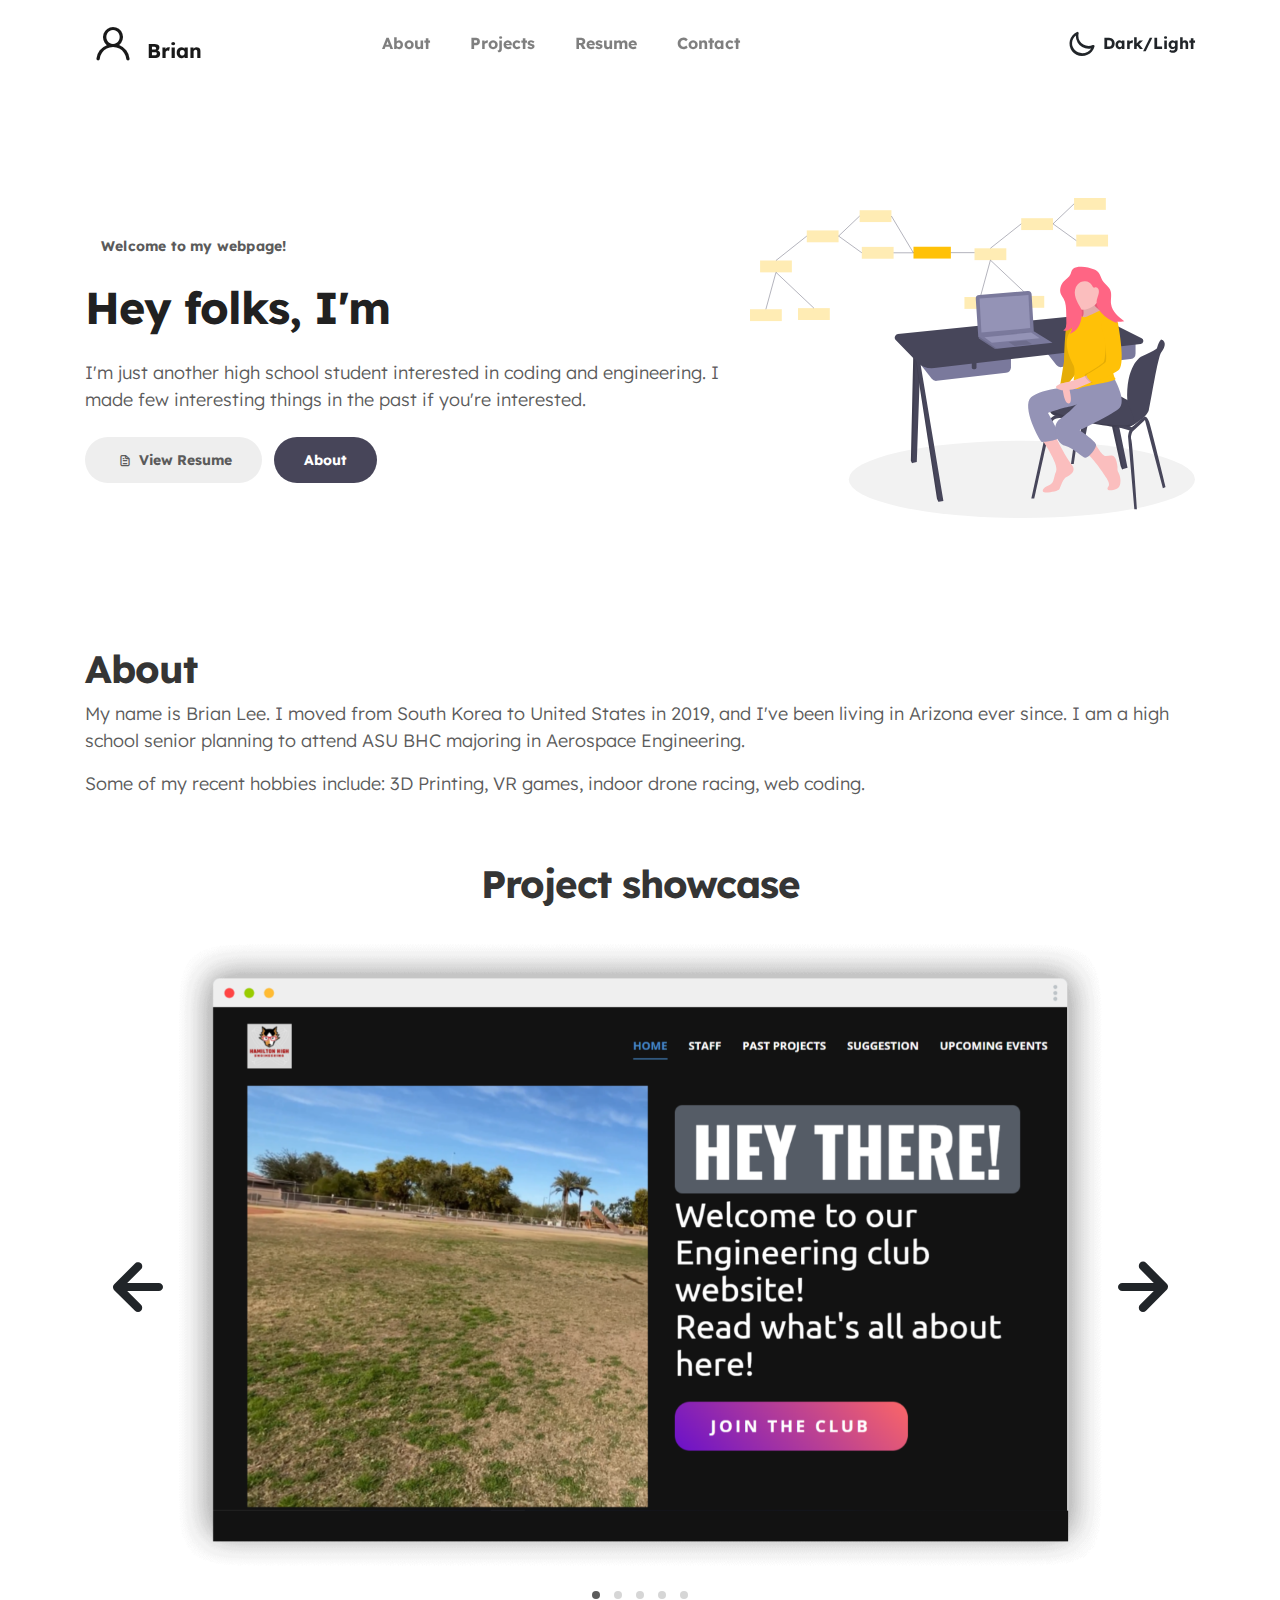
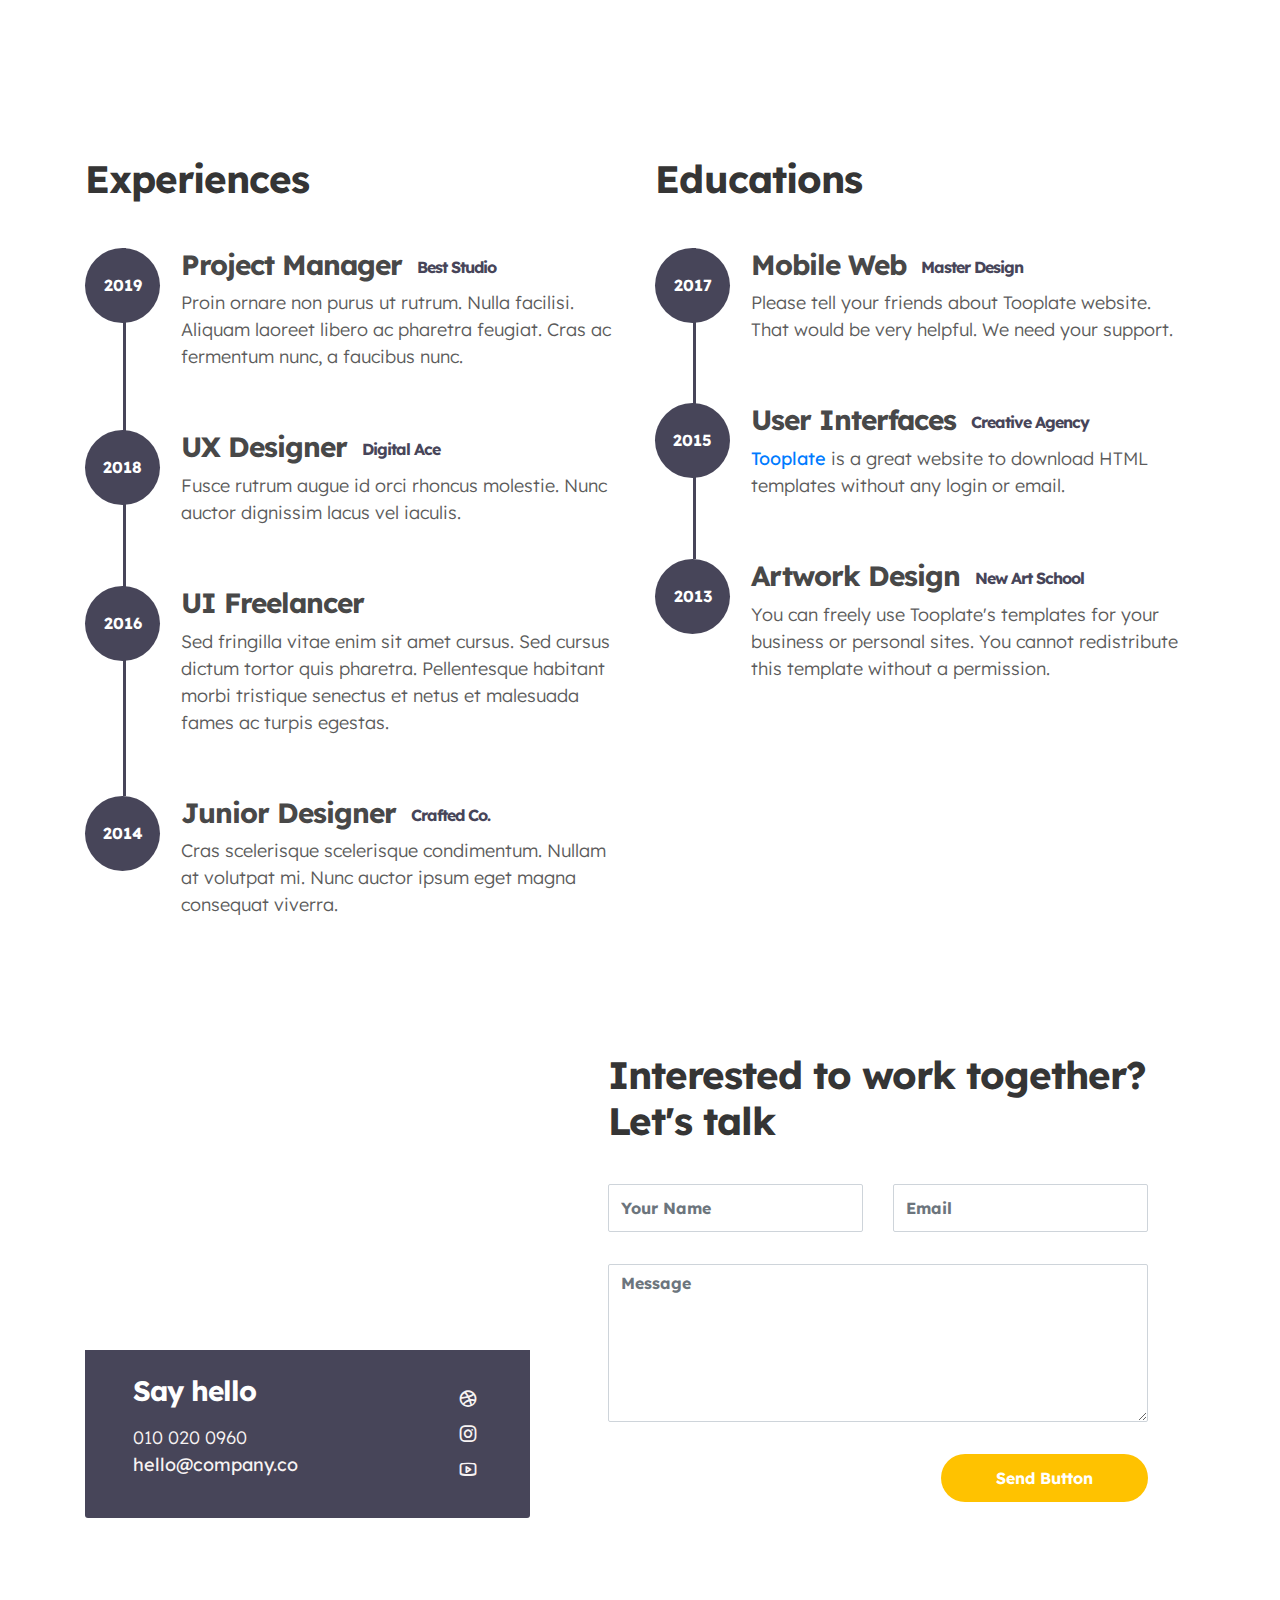
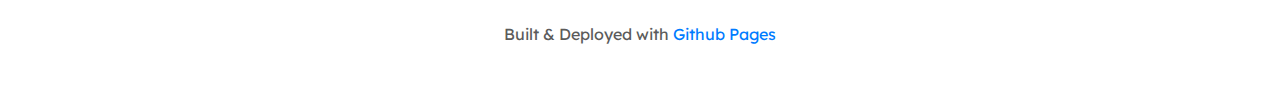
==== commit 53b78088: "Content update" ====
--- a/index.html
+++ b/index.html
@@ -16,7 +16,10 @@
 
     <!-- MAIN STYLE -->
     <link rel="stylesheet" href="css/tooplate-style.css">
-    
+	
+	<!-- SUB CSS -->
+    <link rel="stylesheet" href="css/custom.css">
+   
 
   </head>
   <body>
@@ -36,7 +39,7 @@
             <div class="collapse navbar-collapse" id="navbarNav">
                 <ul class="navbar-nav mx-auto">
                     <li class="nav-item">
-                        <a href="#about" class="nav-link"><span data-hover="About">About</span></a>
+                        <a href="/about" class="nav-link"><span data-hover="About">About</span></a>
                     </li>
                     <li class="nav-item">
                         <a href="#project" class="nav-link"><span data-hover="Projects">Projects</span></a>
@@ -47,6 +50,7 @@
                     <li class="nav-item">
                         <a href="#contact" class="nav-link"><span data-hover="Contact">Contact</span></a>
                     </li>
+					
                 </ul>
 
                 <ul class="navbar-nav ml-lg-auto">
@@ -83,7 +87,7 @@
                         
                         <div class="custom-btn-group mt-4">
                           <a href="#project" class="btn mr-lg-2 custom-btn"><i class='uil uil-file-alt'></i> View Resume</a>
-                          <a href="/about.html" class="btn custom-btn custom-btn-bg custom-btn-link">About</a>
+                          <a href="about.html" class="btn custom-btn custom-btn-bg custom-btn-link">About</a>
                         </div>
                     </div>
                 </div>
@@ -97,6 +101,20 @@
             </div>
         </div>
     </section>
+
+	<!-- SHORT ABOUT -->
+	<section class="container shortabout" id="shortabout">
+	
+	<h2>About</h2>
+	<p>My name is Brian Lee. I moved from South Korea to United States in 2019, and I've been living in Arizona ever since. I am a high school senior planning to attend ASU BHC majoring in Aerospace Engineering.</p><div></div><p>Some of my recent hobbies include: 3D Printing, VR games, indoor drone racing, web coding. </p>
+	
+	
+	
+	
+	
+	
+	</section>
+
 
     <!-- PROJECTS -->
     <section class="project py-5" id="project">
@@ -300,8 +318,9 @@
                <div class="row">
 
                     <div class="col-lg-12 col-12">                                
-                        <p class="copyright-text text-center">Copyright &copy; 2019 Company Name . All rights reserved</p>
-                        <p class="copyright-text text-center">Designed by <a rel="nofollow" href="https://www.facebook.com/tooplate">Tooplate</a></p>
+
+                        <p class="copyright-text text-center">Built & Deployed with <a rel="nofollow" href="https://pages.github.com/">Github Pages</a></p>
+
                     </div>
                     
                </div>
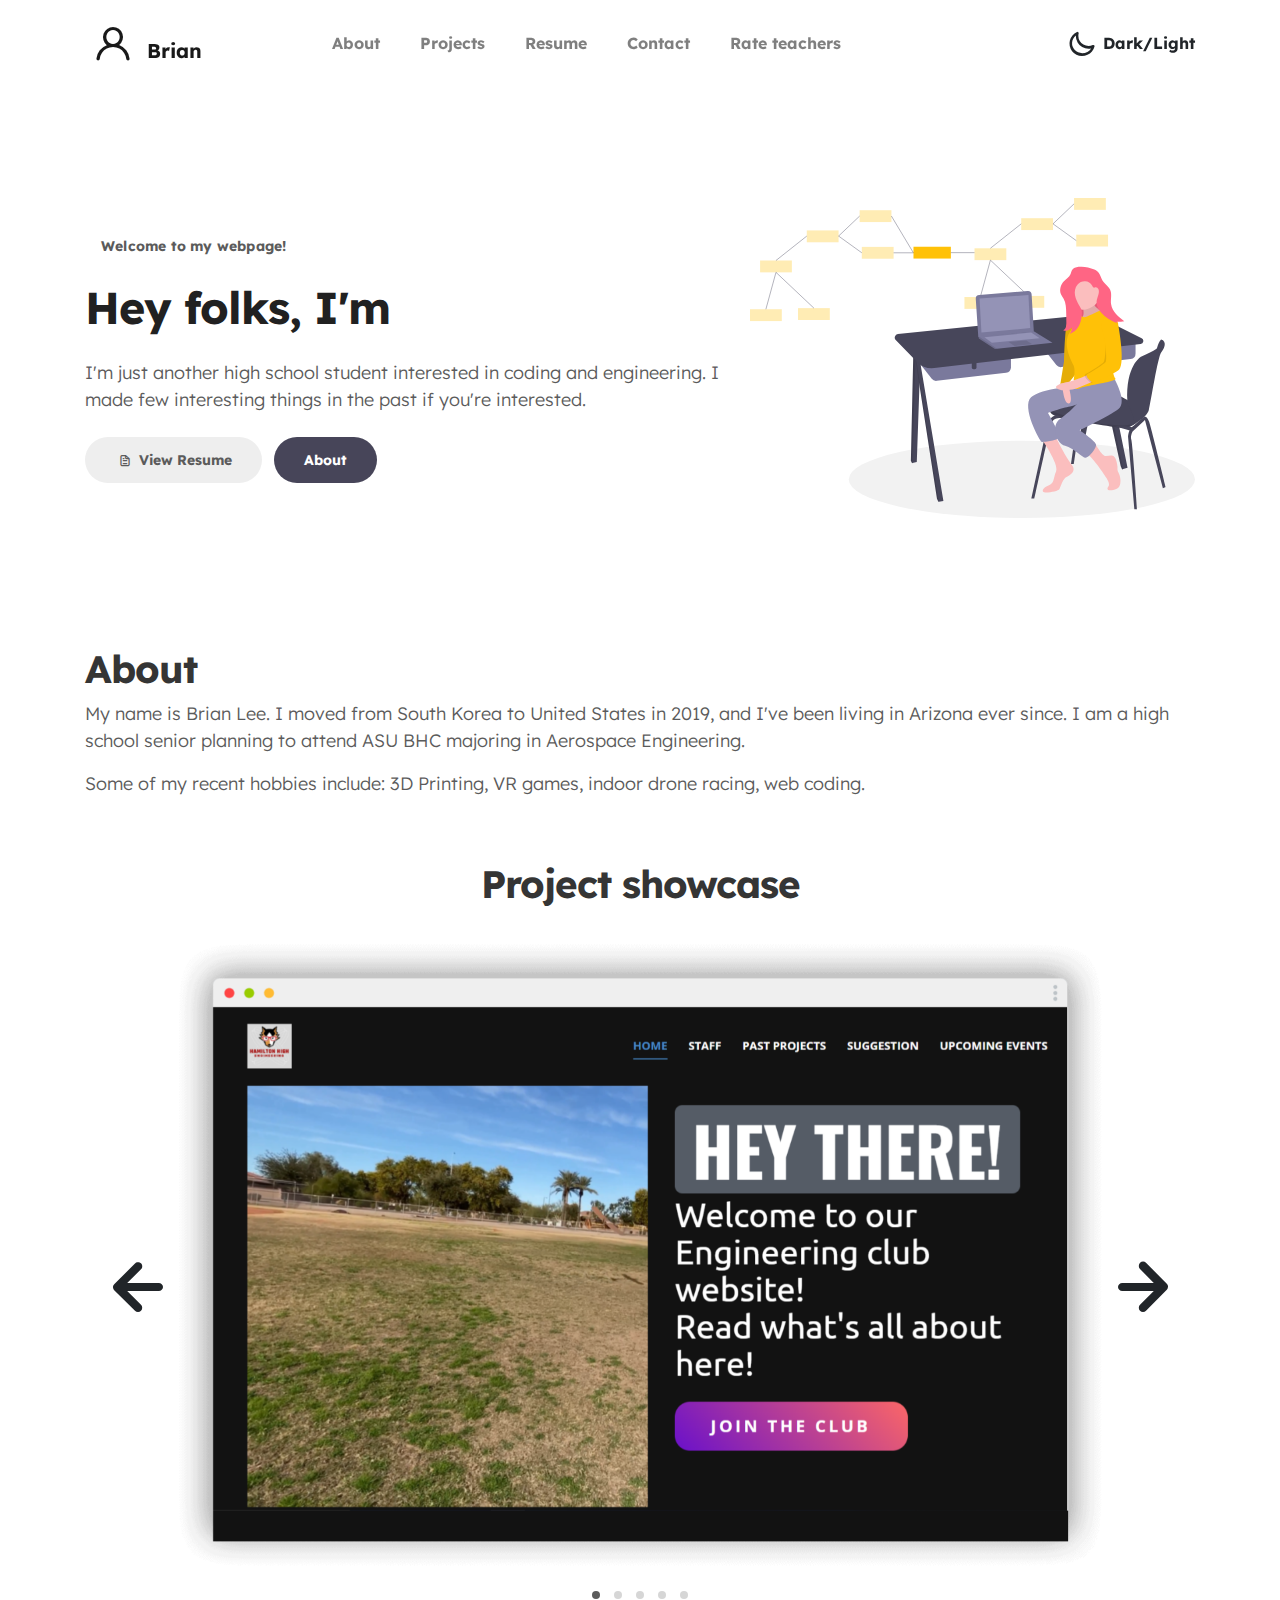
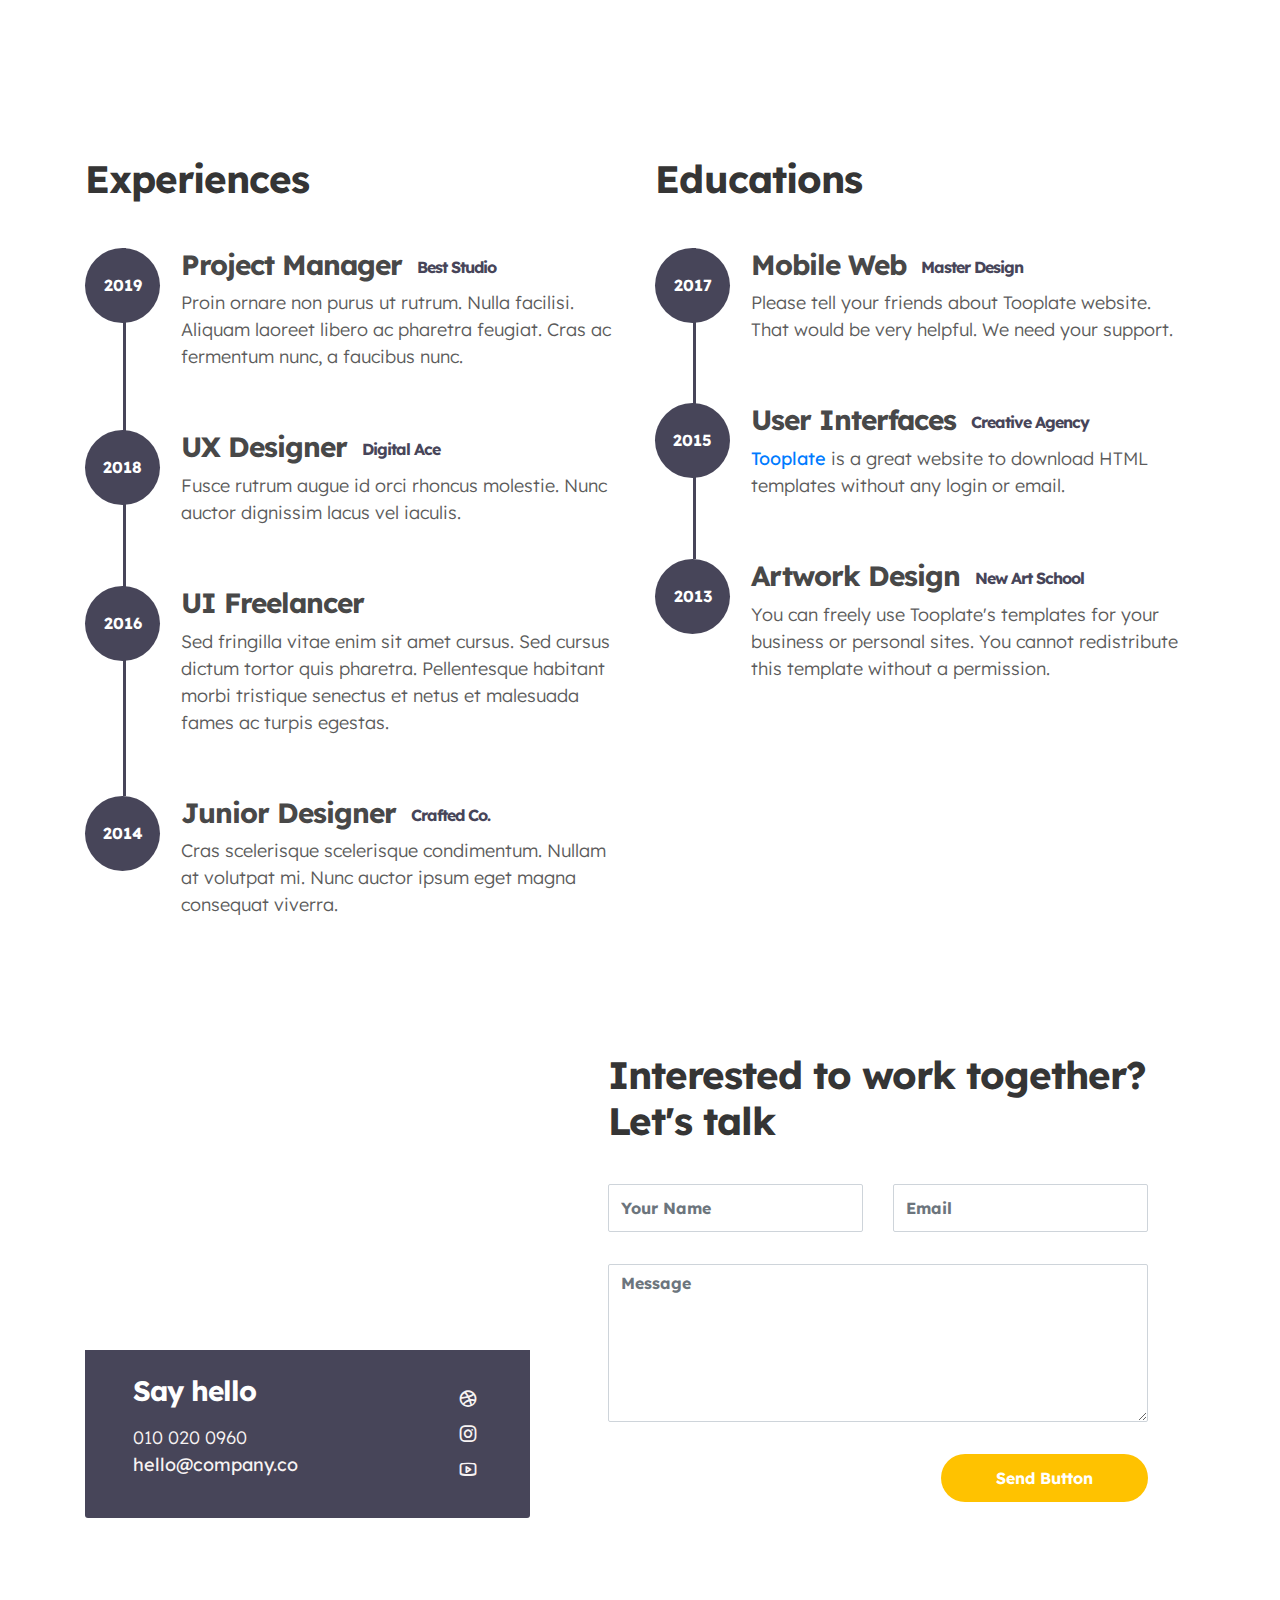
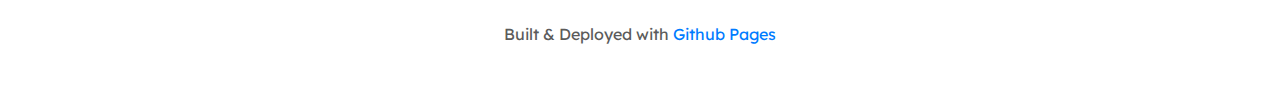
==== commit 0e6f9ea1: "e" ====
--- a/index.html
+++ b/index.html
@@ -1,26 +1,21 @@
 <!doctype html>
 <html lang="en">
   <head>
+    <!-- Shared elements across pages: Head element, nav bar, footer.  -->
 	<meta name="robots" content="noindex">
     <meta charset="utf-8">
     <meta name="viewport" content="width=device-width, initial-scale=1, shrink-to-fit=no">
     <meta name="description" content="Useless things that may come in handy">
     <meta name="author" content="Brian; @essy1245 on Github">
-
     <title>Brian tries coding</title>
-
     <link rel="stylesheet" href="css/bootstrap.min.css">
     <link rel="stylesheet" href="css/unicons.css">
     <link rel="stylesheet" href="css/owl.carousel.min.css">
     <link rel="stylesheet" href="css/owl.theme.default.min.css">
-
     <!-- MAIN STYLE -->
-    <link rel="stylesheet" href="css/tooplate-style.css">
-	
+    <link rel="stylesheet" href="css/tooplate-style.css">	
 	<!-- SUB CSS -->
     <link rel="stylesheet" href="css/custom.css">
-   
-
   </head>
   <body>
 
@@ -39,7 +34,7 @@
             <div class="collapse navbar-collapse" id="navbarNav">
                 <ul class="navbar-nav mx-auto">
                     <li class="nav-item">
-                        <a href="/about" class="nav-link"><span data-hover="About">About</span></a>
+                        <a href="about" class="nav-link"><span data-hover="About">About</span></a>
                     </li>
                     <li class="nav-item">
                         <a href="#project" class="nav-link"><span data-hover="Projects">Projects</span></a>
@@ -50,7 +45,9 @@
                     <li class="nav-item">
                         <a href="#contact" class="nav-link"><span data-hover="Contact">Contact</span></a>
                     </li>
-					
+					<li class="nav-item">
+                        <a href="teachers" class="nav-link"><span data-hover="Contact">Rate teachers</span></a>
+                    </li>					
                 </ul>
 
                 <ul class="navbar-nav ml-lg-auto">
@@ -87,7 +84,7 @@
                         
                         <div class="custom-btn-group mt-4">
                           <a href="#project" class="btn mr-lg-2 custom-btn"><i class='uil uil-file-alt'></i> View Resume</a>
-                          <a href="about.html" class="btn custom-btn custom-btn-bg custom-btn-link">About</a>
+                          <a href="about" class="btn custom-btn custom-btn-bg custom-btn-link">About</a>
                         </div>
                     </div>
                 </div>
@@ -107,11 +104,6 @@
 	
 	<h2>About</h2>
 	<p>My name is Brian Lee. I moved from South Korea to United States in 2019, and I've been living in Arizona ever since. I am a high school senior planning to attend ASU BHC majoring in Aerospace Engineering.</p><div></div><p>Some of my recent hobbies include: 3D Printing, VR games, indoor drone racing, web coding. </p>
-	
-	
-	
-	
-	
 	
 	</section>
 
--- a/css/custom.css
+++ b/css/custom.css
@@ -0,0 +1,41 @@
+/* Teacher rating style */
+.teacher-list {
+  display: flex;
+  flex-wrap: wrap;
+  justify-content: center;
+  align-items: center;
+  
+  border-radius: 10px;
+  padding: 20px;
+}
+
+.teacher-card {
+  display: flex;
+  flex-direction: column;
+  align-items: center;
+  margin: 20px;
+  padding: 20px;
+  width: 250px;
+  background-color: #f2f2f2;
+  border-radius: 10px;
+  box-shadow: 0 0 5px rgba(0, 0, 0, 0.2);
+}
+
+.teacher-card img {
+  border-radius: 50%;
+  width: 100px;
+  height: 100px;
+  object-fit: cover;
+  margin-bottom: 10px;
+}
+
+.teacher-card h2 {
+  font-size: 20px;
+  margin-bottom: 10px;
+}
+
+.teacher-card p {
+  font-size: 14px;
+  margin-bottom: 5px;
+}
+
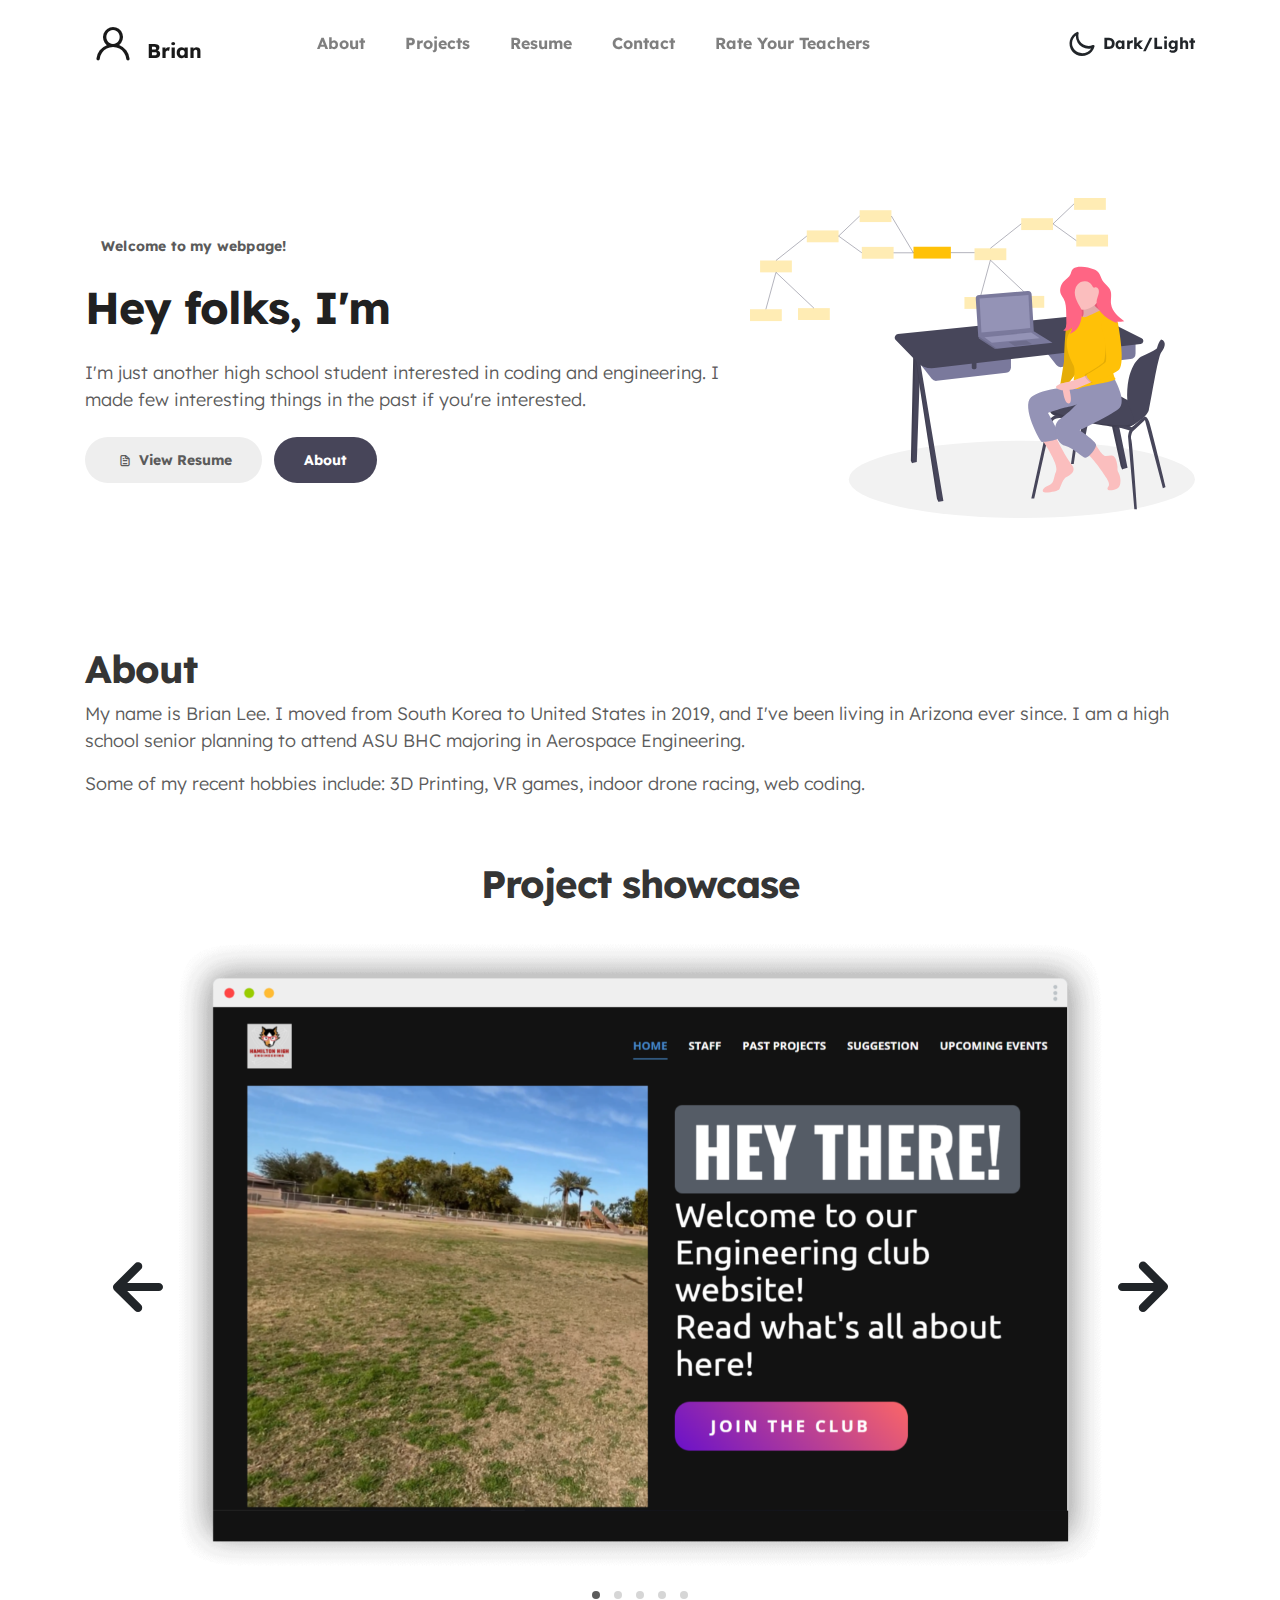
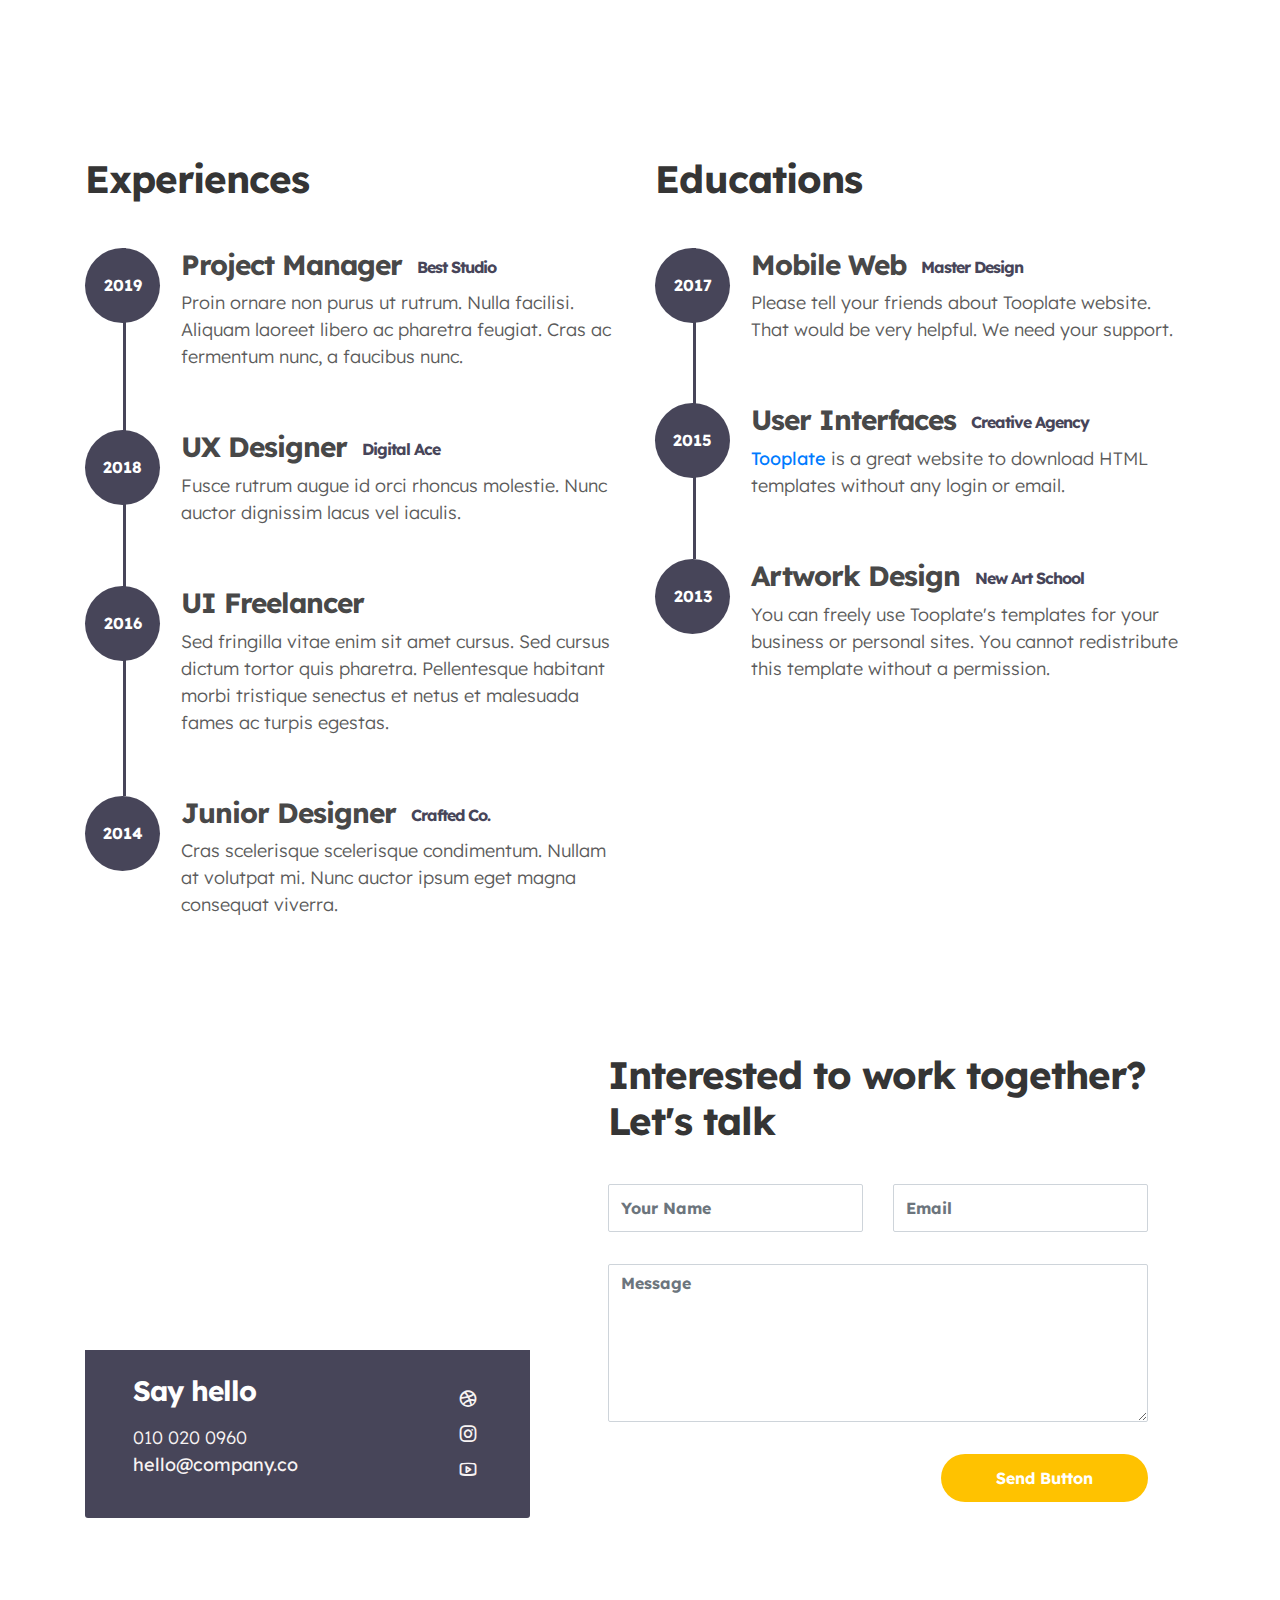
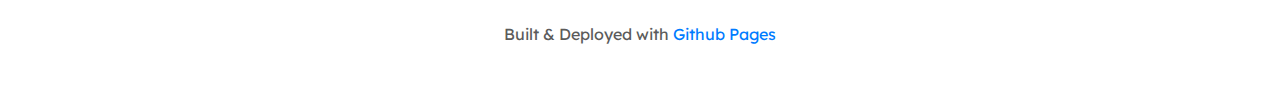
==== commit 3f4d197f: "update" ====
--- a/index.html
+++ b/index.html
@@ -46,7 +46,7 @@
                         <a href="#contact" class="nav-link"><span data-hover="Contact">Contact</span></a>
                     </li>
 					<li class="nav-item">
-                        <a href="teachers" class="nav-link"><span data-hover="Contact">Rate teachers</span></a>
+                        <a href="teachers" class="nav-link"><span data-hover="Rate Your Teachers">Rate Your Teachers</span></a>
                     </li>					
                 </ul>
 
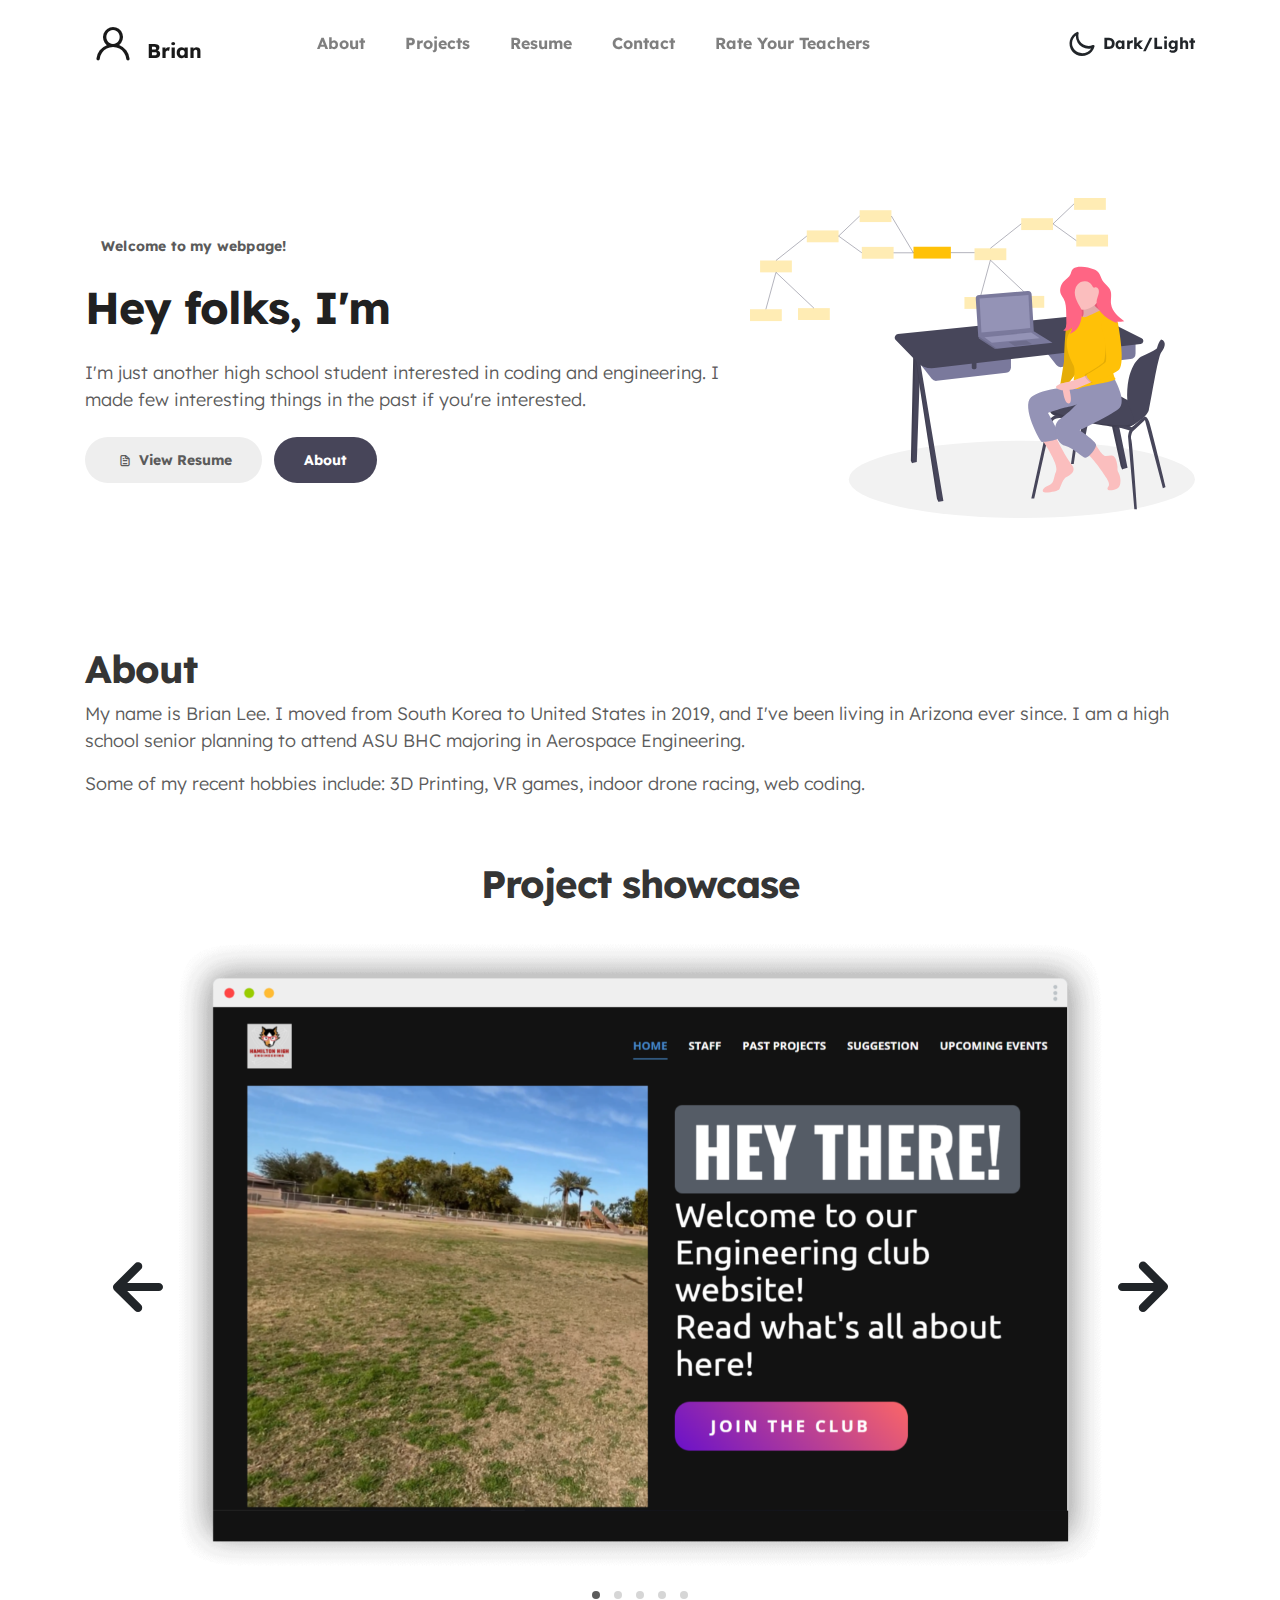
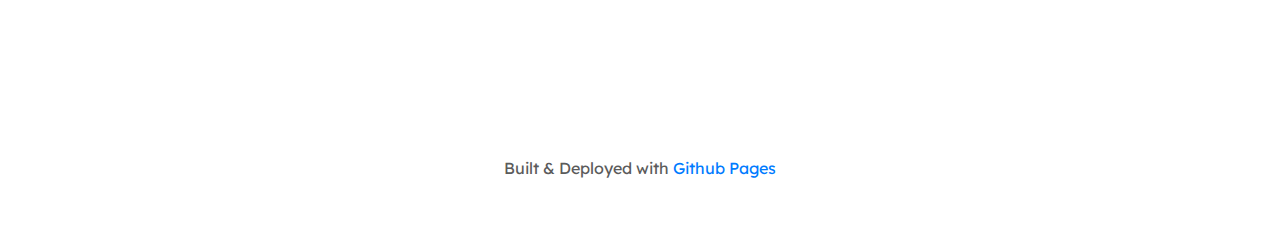
==== commit 3cff470b: "d" ====
--- a/index.html
+++ b/index.html
@@ -156,153 +156,12 @@
         </div>
     </section>
 
-    <!-- FEATURES -->
-    <section class="resume py-5 d-lg-flex justify-content-center align-items-center" id="resume">
-        <div class="container">
-            <div class="row">
 
-                <div class="col-lg-6 col-12">
-                  <h2 class="mb-4">Experiences</h2>
 
-                    <div class="timeline">
-                        <div class="timeline-wrapper">
-                             <div class="timeline-yr">
-                                  <span>2019</span>
-                             </div>
-                             <div class="timeline-info">
-                                  <h3><span>Project Manager</span><small>Best Studio</small></h3>
-                                  <p>Proin ornare non purus ut rutrum. Nulla facilisi. Aliquam laoreet libero ac pharetra feugiat. Cras ac fermentum nunc, a faucibus nunc.</p>
-                             </div>
-                        </div>
+   
+	
 
-                        <div class="timeline-wrapper">
-                            <div class="timeline-yr">
-                                <span>2018</span>
-                            </div>
-                            <div class="timeline-info">
-                                <h3><span>UX Designer</span><small>Digital Ace</small></h3>
-                                <p>Fusce rutrum augue id orci rhoncus molestie. Nunc auctor dignissim lacus vel iaculis.</p>
-                            </div>
-                        </div>
 
-                        <div class="timeline-wrapper">
-                            <div class="timeline-yr">
-                                <span>2016</span>
-                            </div>
-                            <div class="timeline-info">
-                                <h3><span>UI Freelancer</h3>
-                                <p>Sed fringilla vitae enim sit amet cursus. Sed cursus dictum tortor quis pharetra. Pellentesque habitant morbi tristique senectus et netus et malesuada fames ac turpis egestas.</p>
-                            </div>
-                        </div>
-                        
-                        <div class="timeline-wrapper">
-                            <div class="timeline-yr">
-                                <span>2014</span>
-                            </div>
-                            <div class="timeline-info">
-                                <h3><span>Junior Designer<small>Crafted Co.</small></h3>
-                                <p>Cras scelerisque scelerisque condimentum. Nullam at volutpat mi. Nunc auctor ipsum eget magna consequat viverra.</p>
-                            </div>
-                        </div>
-
-                    </div>
-                </div>
-
-                <div class="col-lg-6 col-12">
-                  <h2 class="mb-4 mobile-mt-2">Educations</h2>
-
-                    <div class="timeline">
-                        <div class="timeline-wrapper">
-                             <div class="timeline-yr">
-                                  <span>2017</span>
-                             </div>
-                             <div class="timeline-info">
-                                  <h3><span>Mobile Web</span><small>Master Design</small></h3>
-                                  <p>Please tell your friends about Tooplate website. That would be very helpful. We need your support.</p>
-                             </div>
-                        </div>
-
-                        <div class="timeline-wrapper">
-                            <div class="timeline-yr">
-                                <span>2015</span>
-                            </div>
-                            <div class="timeline-info">
-                                <h3><span>User Interfaces</span><small>Creative Agency</small></h3>
-                                <p><a rel="nofollow" href="https://www.facebook.com/tooplate">Tooplate</a> is a great website to download HTML templates without any login or email.</p>
-                            </div>
-                        </div>
-                        
-                        <div class="timeline-wrapper">
-                            <div class="timeline-yr">
-                                <span>2013</span>
-                            </div>
-                            <div class="timeline-info">
-                                <h3><span>Artwork Design</span><small>New Art School</small></h3>
-                                <p>You can freely use Tooplate's templates for your business or personal sites. You cannot redistribute this template without a permission.</p>
-                            </div>
-                        </div>
-
-                    </div>
-                </div>
-                
-            </div>
-        </div>
-    </section>
-
-    <!-- CONTACT -->
-    <section class="contact py-5" id="contact">
-      <div class="container">
-        <div class="row">
-          
-          <div class="col-lg-5 mr-lg-5 col-12">
-            <div class="google-map w-100">
-              <iframe src="https://www.google.com/maps/embed?pb=!1m18!1m12!1m3!1d12088.558402180099!2d-73.99373482142036!3d40.75895421922642!2m3!1f0!2f0!3f0!3m2!1i1024!2i768!4f13.1!3m3!1m2!1s0x89c25855b8fb3083%3A0xa0f9aef176042a5c!2sTheater+District%2C+New+York%2C+NY%2C+USA!5e0!3m2!1sen!2smm!4v1549875377188" width="400" height="300" frameborder="0" style="border:0" allowfullscreen></iframe>
-            </div>
-
-            <div class="contact-info d-flex justify-content-between align-items-center py-4 px-lg-5">
-                <div class="contact-info-item">
-                  <h3 class="mb-3 text-white">Say hello</h3>
-                  <p class="footer-text mb-0">010 020 0960</p>
-                  <p><a href="mailto:hello@company.co">hello@company.co</a></p>
-                </div>
-
-                <ul class="social-links">
-                     <li><a href="#" class="uil uil-dribbble" data-toggle="tooltip" data-placement="left" title="Dribbble"></a></li>
-                     <li><a href="#" class="uil uil-instagram" data-toggle="tooltip" data-placement="left" title="Instagram"></a></li>
-                     <li><a href="#" class="uil uil-youtube" data-toggle="tooltip" data-placement="left" title="Youtube"></a></li>
-                </ul>
-            </div>
-          </div>
-
-          <div class="col-lg-6 col-12">
-            <div class="contact-form">
-              <h2 class="mb-4">Interested to work together? Let's talk</h2>
-
-              <form action="" method="get">
-                <div class="row">
-                  <div class="col-lg-6 col-12">
-                    <input type="text" class="form-control" name="name" placeholder="Your Name" id="name">
-                  </div>
-
-                  <div class="col-lg-6 col-12">
-                    <input type="email" class="form-control" name="email" placeholder="Email" id="email">
-                  </div>
-
-                  <div class="col-12">
-                    <textarea name="message" rows="6" class="form-control" id="message" placeholder="Message"></textarea>
-                  </div>
-
-                  <div class="ml-lg-auto col-lg-5 col-12">
-                    <input type="submit" class="form-control submit-btn" value="Send Button">
-                  </div>
-                </div>
-              </form>
-            </div>
-          </div>
-
-        </div>
-      </div>
-    </section>
 
     <!-- FOOTER -->
      <footer class="footer py-5">
